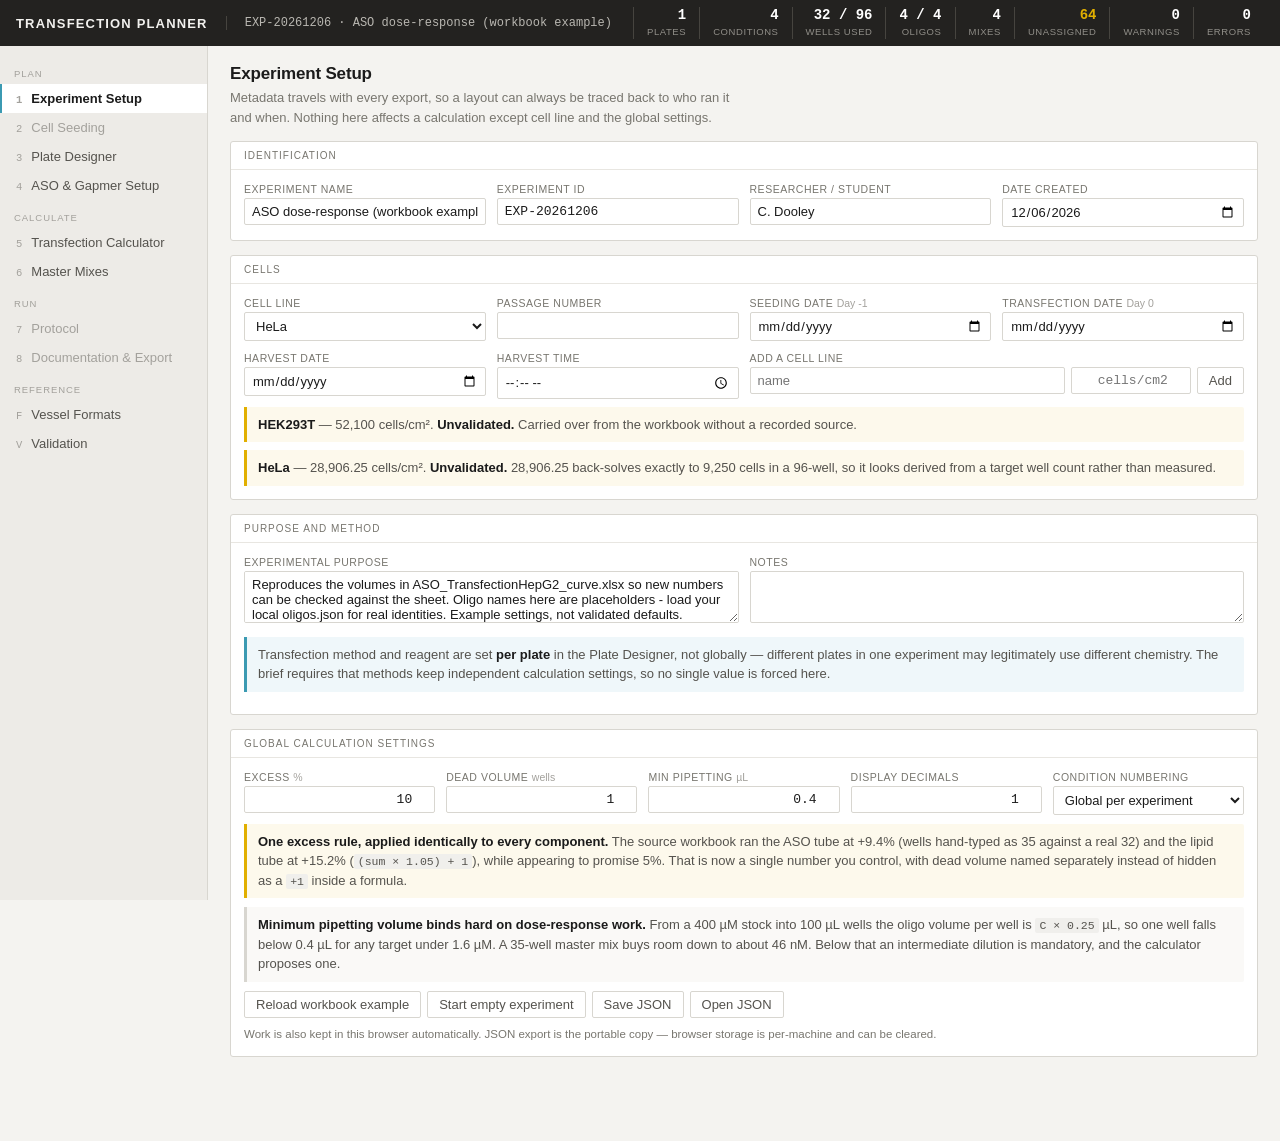
==== index.html @ cc7e7ca4 "Lab tools: transfection planner and qPCR analysis Two dependency-free browser tools. No install, no " ====
<!doctype html>
<html lang="en">
<head>
<meta charset="utf-8">
<meta name="viewport" content="width=device-width, initial-scale=1">
<title>Transfection Planner</title>
<!--
===============================================================================
  ASO & GAPMER TRANSFECTION PLANNER  -  Phase 2 prototype
  Built 14 Nov 2026 from ASO_TransfectionHepG2_curve.xlsx

  SINGLE SELF-CONTAINED FILE. No server, no build step, no network. Open this
  file in any browser, or drop it on GitHub Pages unchanged. It is one file so
  that it survives being emailed, copied to a USB stick or renamed - a lab tool
  that breaks when a sibling file goes missing is no use to a student.

  Internally it is modular. Sections in order:
     UNITS    unit normalisation, no DOM
     FORMATS  vessel geometry table
     METHODS  transfection method definitions
     CALC     pure calculation core, no DOM, fully testable
     STATE    experiment object, persistence, example data
     PLATE    grid geometry and selection
     UI       rendering and event wiring
     TESTS    self-validation, runs against the source workbook's own numbers

  CALC is deliberately free of DOM access so that every number on screen can be
  reproduced and tested in isolation. See the Validation panel.

  DECISIONS THIS BUILD IMPLEMENTS (see tools/transfection-planner-decisions.md)
     D1  per-format editable volumes; 96-well stays 90+10=100 uL as measured
     D2  ONE excess rule for every component; default 10% + 1 well dead volume
     D3  HEK293T and HeLa only, both flagged unvalidated; no HepG2
     D4  legacy plasmid columns (DNA amount, Vol Tfec rate) dropped
     D5  minimum pipetting volume 0.4 uL; intermediate dilutions are core
     D6  the ORDER "B" prefix is an opaque label and is never parsed
===============================================================================
-->
<style>
/* ---------------------------------------------------------------- tokens */
:root{
  --ink:#1b1b1b; --ink2:#55534e; --mute:#78766f; --faint:#a3a19c;
  --line:#d8d6d0; --line2:#e8e6e1; --bg:#f4f3f0; --panel:#ffffff;
  --teal:#3b9ab2; --teal-d:#2b7489; --gold:#e1af00; --red:#b33a1e;
  --green:#3b7a57; --violet:#7b6ca8;
  --sans:-apple-system,BlinkMacSystemFont,"Segoe UI",Roboto,"Helvetica Neue",Arial,sans-serif;
  --mono:ui-monospace,"SF Mono","Cascadia Mono",Menlo,Consolas,"Liberation Mono",monospace;
}
*{box-sizing:border-box}
html,body{margin:0;padding:0}
body{font-family:var(--sans);font-size:13px;color:var(--ink);background:var(--bg);
     -webkit-font-smoothing:antialiased}
h1,h2,h3{margin:0;font-weight:600}
button,input,select,textarea{font-family:inherit;font-size:13px;color:var(--ink)}
input,select,textarea{border:1px solid var(--line);background:#fff;padding:5px 7px;
     border-radius:2px;width:100%}
input:focus,select:focus,textarea:focus{outline:2px solid var(--teal);outline-offset:-1px;border-color:var(--teal)}
input[type=number]{font-family:var(--mono);text-align:right}
textarea{resize:vertical;min-height:52px}
.num{font-family:var(--mono);font-variant-numeric:tabular-nums}

/* ---------------------------------------------------------------- chrome */
#top{background:#232220;color:#f2f1ee;padding:0 16px;display:flex;align-items:center;
     gap:18px;height:46px;position:sticky;top:0;z-index:50}
#top h1{font-size:13px;letter-spacing:.09em;text-transform:uppercase;font-weight:600;white-space:nowrap}
#top .eid{font-family:var(--mono);font-size:12px;color:#b9b7b1;border-left:1px solid #46443f;padding-left:18px}
#stats{margin-left:auto;display:flex;gap:0;font-size:11px}
#stats .s{padding:0 13px;border-left:1px solid #46443f;text-align:right;line-height:1.25}
#stats .s b{display:block;font-family:var(--mono);font-size:14px;font-weight:600;color:#fff}
#stats .s span{color:#908e88;text-transform:uppercase;letter-spacing:.06em;font-size:9.5px}
#stats .s.warn b{color:var(--gold)} #stats .s.err b{color:#ff8a6a}

#shell{display:flex;align-items:flex-start;min-height:calc(100vh - 46px)}
#nav{width:208px;flex:0 0 208px;background:#edebe7;border-right:1px solid var(--line);
     position:sticky;top:46px;height:calc(100vh - 46px);overflow-y:auto;padding:10px 0}
#nav a{display:flex;gap:9px;align-items:baseline;padding:7px 14px;color:var(--ink2);
     text-decoration:none;border-left:2px solid transparent;cursor:pointer}
#nav a .n{font-family:var(--mono);font-size:10.5px;color:var(--faint)}
#nav a:hover{background:#e4e2dd;color:var(--ink)}
#nav a.on{background:#fff;border-left-color:var(--teal);color:var(--ink);font-weight:600}
#nav a.todo{color:var(--faint)} #nav a.todo:hover{color:var(--mute)}
#nav .grp{padding:12px 14px 5px;font-size:9.5px;letter-spacing:.1em;text-transform:uppercase;color:var(--faint)}
#main{flex:1;min-width:0;padding:18px 22px 70px}
section{display:none;max-width:1320px} section.on{display:block}

/* ---------------------------------------------------------------- panels */
.hd{margin-bottom:14px}
.hd h2{font-size:17px;letter-spacing:-.01em}
.hd p{margin:4px 0 0;color:var(--mute);max-width:72ch;line-height:1.5}
.panel{background:var(--panel);border:1px solid var(--line);border-radius:3px;margin-bottom:14px}
.panel>.t{font-size:10px;letter-spacing:.1em;text-transform:uppercase;color:var(--mute);
     padding:8px 13px;border-bottom:1px solid var(--line2);display:flex;align-items:center;gap:10px}
/* Units must NEVER be case-transformed: uppercasing turns the micro sign into
   Greek capital Mu, so "uL" reads as "ML" and "uM" as "mM" - a 1000x misread. */
.u,.panel>.t.data{text-transform:none}
.panel>.t.data{font-size:12px;letter-spacing:0;color:var(--ink);font-weight:600}
.panel>.t .r{margin-left:auto;display:flex;gap:6px;text-transform:none;letter-spacing:0;font-size:12px}
.panel>.b{padding:13px}
.grid{display:grid;gap:11px}
.g2{grid-template-columns:repeat(2,1fr)} .g3{grid-template-columns:repeat(3,1fr)}
.g4{grid-template-columns:repeat(4,1fr)} .g5{grid-template-columns:repeat(5,1fr)}
@media(max-width:1100px){.g4,.g5{grid-template-columns:repeat(2,1fr)}.g3{grid-template-columns:repeat(2,1fr)}}
@media(max-width:720px){.grid{grid-template-columns:1fr!important}#nav{display:none}}
label{display:block}
label>i{display:block;font-style:normal;font-size:10.5px;color:var(--mute);margin-bottom:3px;
     text-transform:uppercase;letter-spacing:.05em}
label>i em{font-style:normal;color:var(--faint);text-transform:none;letter-spacing:0}

/* ---------------------------------------------------------------- buttons */
button{background:#fff;border:1px solid var(--line);border-radius:2px;padding:5px 11px;
     cursor:pointer;color:var(--ink2);white-space:nowrap;width:auto}
button:hover{border-color:var(--mute);color:var(--ink);background:#faf9f7}
button.p{background:var(--teal);border-color:var(--teal-d);color:#fff;font-weight:600}
button.p:hover{background:var(--teal-d);color:#fff}
button.d{color:var(--red)} button.d:hover{border-color:var(--red);background:#fdf3f0}
button:disabled{opacity:.4;cursor:not-allowed}
.btns{display:flex;gap:6px;flex-wrap:wrap;align-items:center}

/* ---------------------------------------------------------------- tables */
table{border-collapse:collapse;width:100%;font-size:12.5px}
th{text-align:left;font-size:9.5px;letter-spacing:.07em;text-transform:uppercase;color:var(--mute);
   font-weight:600;padding:7px 9px;border-bottom:1px solid var(--line);white-space:nowrap}
td{padding:6px 9px;border-bottom:1px solid var(--line2);vertical-align:top}
tr:last-child td{border-bottom:0}
td.n,th.n{text-align:right;font-family:var(--mono);font-variant-numeric:tabular-nums;white-space:nowrap}
tbody tr:hover{background:#fafaf8}
tfoot td{border-top:2px solid var(--line);border-bottom:0;font-weight:600;background:#faf9f7}
.scroll{overflow-x:auto}

/* ---------------------------------------------------------------- notes */
.note{border-left:3px solid var(--line);background:#faf9f7;padding:8px 11px;margin:9px 0;
      color:var(--ink2);line-height:1.5;border-radius:0 2px 2px 0}
.note.w{border-left-color:var(--gold);background:#fdf9ec}
.note.e{border-left-color:var(--red);background:#fdf2ef}
.note.i{border-left-color:var(--teal);background:#eff7fa}
.note.k{border-left-color:var(--green);background:#f0f6f2}
.note b{color:var(--ink)}
.tag{display:inline-block;font-size:9.5px;letter-spacing:.05em;text-transform:uppercase;
     padding:1.5px 6px;border-radius:2px;border:1px solid var(--line);color:var(--mute);
     background:#fff;vertical-align:middle;font-weight:600}
.tag.w{border-color:var(--gold);color:#8a6d00;background:#fdf9ec}
.tag.e{border-color:var(--red);color:var(--red);background:#fdf2ef}
.tag.k{border-color:var(--green);color:var(--green);background:#f0f6f2}
.tag.t{border-color:var(--teal);color:var(--teal-d);background:#eff7fa}
.hint{color:var(--mute);font-size:11.5px;line-height:1.5}
.sep{height:1px;background:var(--line2);margin:12px 0}

/* ---------------------------------------------------------------- plate */
#plateWrap{overflow:auto;padding:4px 0}
table.plate{border-collapse:separate;border-spacing:3px;width:auto}
table.plate th{padding:0;font-size:10px;color:var(--mute);text-align:center;border:0;
     font-family:var(--mono);min-width:34px}
table.plate th.rh{min-width:18px;text-align:right;padding-right:3px}
table.plate th.sel{cursor:pointer;border-radius:2px}
table.plate th.sel:hover{background:var(--line2);color:var(--ink)}
td.w{width:34px;height:34px;padding:0;border:1px solid var(--line);border-radius:2px;
     cursor:pointer;position:relative;background:#fff;text-align:center;vertical-align:middle;
     font-family:var(--mono);font-size:9px;color:var(--mute);user-select:none;overflow:hidden}
td.w.has{color:#fff;border-color:rgba(0,0,0,.18)}
td.w.sel{outline:2px solid var(--ink);outline-offset:-2px;z-index:2}
td.w.ctl::after{content:"";position:absolute;left:0;top:0;border-top:7px solid rgba(0,0,0,.45);
     border-right:7px solid transparent}
.legend{display:flex;flex-wrap:wrap;gap:4px 14px;margin-top:11px}
.legend .it{display:flex;align-items:center;gap:6px;font-size:11.5px;color:var(--ink2)}
.legend .sw{width:11px;height:11px;border-radius:2px;border:1px solid rgba(0,0,0,.14);flex:0 0 auto}
.modes{display:flex;gap:0;border:1px solid var(--line);border-radius:2px;overflow:hidden;width:fit-content}
.modes button{border:0;border-right:1px solid var(--line);border-radius:0;font-size:11.5px;padding:4px 10px}
.modes button:last-child{border-right:0}
.modes button.on{background:var(--teal);color:#fff;font-weight:600}
.ptabs{display:flex;gap:4px;flex-wrap:wrap;align-items:center;margin-bottom:11px}
.ptabs .pt{padding:5px 11px;border:1px solid var(--line);border-radius:2px;background:#fff;
     cursor:pointer;font-size:12px;color:var(--ink2)}
.ptabs .pt.on{background:#232220;border-color:#232220;color:#fff;font-weight:600}
#insp{position:sticky;top:60px}
.kv{display:flex;justify-content:space-between;gap:12px;padding:3.5px 0;border-bottom:1px dotted var(--line2)}
.kv:last-child{border-bottom:0}
.kv span{color:var(--mute)} .kv b{font-family:var(--mono);font-weight:600}
.pill{font-family:var(--mono);font-size:11px;background:#f0efec;border:1px solid var(--line);
      padding:1px 5px;border-radius:2px;color:var(--ink2)}
code{font-family:var(--mono);font-size:11.5px;background:#f0efec;padding:1px 4px;border-radius:2px}
.stub{border:1px dashed var(--line);border-radius:3px;padding:26px;text-align:center;color:var(--mute);background:#fafaf8}
.stub h3{color:var(--ink2);font-size:14px;margin-bottom:6px}
</style>
</head>
<body>

<div id="top">
  <h1>Transfection Planner</h1>
  <div class="eid" id="topId">-</div>
  <div id="stats"></div>
</div>

<div id="shell">
  <nav id="nav">
    <div class="grp">Plan</div>
    <a data-s="setup" class="on"><span class="n">1</span>Experiment Setup</a>
    <a data-s="seed" class="todo"><span class="n">2</span>Cell Seeding</a>
    <a data-s="design"><span class="n">3</span>Plate Designer</a>
    <a data-s="oligos"><span class="n">4</span>ASO &amp; Gapmer Setup</a>
    <div class="grp">Calculate</div>
    <a data-s="calc"><span class="n">5</span>Transfection Calculator</a>
    <a data-s="mixes"><span class="n">6</span>Master Mixes</a>
    <div class="grp">Run</div>
    <a data-s="protocol" class="todo"><span class="n">7</span>Protocol</a>
    <a data-s="export" class="todo"><span class="n">8</span>Documentation &amp; Export</a>
    <div class="grp">Reference</div>
    <a data-s="formats"><span class="n">F</span>Vessel Formats</a>
    <a data-s="tests"><span class="n">V</span>Validation</a>
  </nav>

  <main id="main">

  <!-- ============================================================ SETUP -->
  <section id="s-setup" class="on">
    <div class="hd"><h2>Experiment Setup</h2>
      <p>Metadata travels with every export, so a layout can always be traced back to who ran it
         and when. Nothing here affects a calculation except cell line and the global settings.</p></div>

    <div class="panel"><div class="t">Identification</div><div class="b">
      <div class="grid g4">
        <label><i>Experiment name</i><input id="m_name"></label>
        <label><i>Experiment ID</i><input id="m_id" class="num"></label>
        <label><i>Researcher / student</i><input id="m_res"></label>
        <label><i>Date created</i><input id="m_date" type="date"></label>
      </div>
    </div></div>

    <div class="panel"><div class="t">Cells</div><div class="b">
      <div class="grid g4">
        <label><i>Cell line</i><select id="m_cell"></select></label>
        <label><i>Passage number</i><input id="m_pass"></label>
        <label><i>Seeding date <em>Day -1</em></i><input id="m_seedD" type="date"></label>
        <label><i>Transfection date <em>Day 0</em></i><input id="m_txD" type="date"></label>
      </div>
      <div class="grid g4" style="margin-top:11px">
        <label><i>Harvest date</i><input id="m_hvD" type="date"></label>
        <label><i>Harvest time</i><input id="m_hvT" type="time"></label>
        <label style="grid-column:span 2"><i>Add a cell line</i>
          <div class="btns"><input id="m_newCell" placeholder="name" style="flex:1">
            <input id="m_newDens" type="number" placeholder="cells/cm2" style="width:120px">
            <button onclick="addCellLine()">Add</button></div></label>
      </div>
      <div id="cellNote"></div>
    </div></div>

    <div class="panel"><div class="t">Purpose and method</div><div class="b">
      <div class="grid g2">
        <label><i>Experimental purpose</i><textarea id="m_purp"></textarea></label>
        <label><i>Notes</i><textarea id="m_notes"></textarea></label>
      </div>
      <div class="note i" style="margin-top:11px">Transfection method and reagent are set
        <b>per plate</b> in the Plate Designer, not globally &mdash; different plates in one
        experiment may legitimately use different chemistry. The brief requires that methods
        keep independent calculation settings, so no single value is forced here.</div>
    </div></div>

    <div class="panel"><div class="t">Global calculation settings</div><div class="b">
      <div class="grid g5">
        <label><i>Excess <em>%</em></i><input id="g_exc" type="number" step="0.5"></label>
        <label><i>Dead volume <em>wells</em></i><input id="g_dead" type="number" step="0.1"></label>
        <label><i>Min pipetting <em>&micro;L</em></i><input id="g_min" type="number" step="0.05"></label>
        <label><i>Display decimals</i><input id="g_dec" type="number" step="1" min="0" max="3"></label>
        <label><i>Condition numbering</i><select id="g_scope">
          <option value="experiment">Global per experiment</option>
          <option value="plate">Per plate</option></select></label>
      </div>
      <div class="note w"><b>One excess rule, applied identically to every component.</b>
        The source workbook ran the ASO tube at +9.4% (wells hand-typed as 35 against a real 32)
        and the lipid tube at +15.2% (<code>(sum &times; 1.05) + 1</code>), while appearing to
        promise 5%. That is now a single number you control, with dead volume named separately
        instead of hidden as a <code>+1</code> inside a formula.</div>
      <div class="note"><b>Minimum pipetting volume binds hard on dose-response work.</b>
        From a 400&nbsp;&micro;M stock into 100&nbsp;&micro;L wells the oligo volume per well is
        <code>C &times; 0.25</code>&nbsp;&micro;L, so one well falls below 0.4&nbsp;&micro;L for
        any target under 1.6&nbsp;&micro;M. A 35-well master mix buys room down to about 46&nbsp;nM.
        Below that an intermediate dilution is mandatory, and the calculator proposes one.</div>
      <div class="btns"><button onclick="loadExample()">Reload workbook example</button>
        <button onclick="newExperiment()">Start empty experiment</button>
        <button onclick="exportJSON()">Save JSON</button>
        <button onclick="document.getElementById('imp').click()">Open JSON</button>
        <input type="file" id="imp" accept=".json" style="display:none" onchange="importJSON(this)">
      </div>
      <div class="hint" style="margin-top:8px">Work is also kept in this browser automatically.
        JSON export is the portable copy &mdash; browser storage is per-machine and can be cleared.</div>
    </div></div>
  </section>

  <!-- ============================================================ OLIGOS -->
  <section id="s-oligos">
    <div class="hd"><h2>ASO &amp; Gapmer Setup</h2>
      <p>The oligo registry. Stock concentration lives here, so changing a stock updates every
         plate that uses it rather than needing a hunt through strip rows.</p></div>
    <div class="panel"><div class="t">Oligos<div class="r"><button onclick="addOligo()">Add oligo</button></div></div>
      <div class="b scroll"><table id="oligoTbl"></table></div></div>
    <div class="note i"><b>Chemistry is not cosmetic.</b> It is carried into the master-mix
      grouping key, so a gapmer and a steric blocker at the same nominal concentration are never
      pooled into one mix.</div>

    <div class="panel" id="libPanel"><div class="t">Oligo library
      <div class="r">
        <button onclick="document.getElementById('libFile').click()">Load library</button>
        <button onclick="exportLibrary()">Save library</button>
        <button class="d" onclick="clearLibrary()">Forget</button>
        <input type="file" id="libFile" accept=".json" style="display:none" onchange="importLibrary(this)">
      </div></div>
      <div class="b">
        <div id="libStatus"></div>
        <div id="libDrop" class="stub" style="margin-top:11px;padding:18px">
          Drop <code>oligos.json</code> here, or use <b>Load library</b>.
        </div>
        <div id="libList" class="scroll"></div>
      </div></div>
  </section>

  <!-- ============================================================ DESIGN -->
  <section id="s-design">
    <div class="hd"><h2>Plate Designer</h2>
      <p>Click a well, drag a rectangle, shift-click to extend, or click a row or column header.
         Then assign below. Wells are the single source of truth: master mixes are derived from
         them and can never disagree with what is on the plate.</p></div>

    <div class="ptabs" id="ptabs"></div>

    <div class="panel"><div class="t">Plate properties</div><div class="b">
      <div class="grid g5">
        <label><i>Plate ID</i><input id="p_id"></label>
        <label><i>Format</i><select id="p_fmt"></select></label>
        <label id="p_vcWrap"><i>Vessel count</i><input id="p_vc" type="number" min="1" max="48"></label>
        <label><i>Cell line</i><select id="p_cell"></select></label>
        <label><i>Method</i><select id="p_meth"></select></label>
      </div>
      <div class="grid g4" style="margin-top:11px">
        <label><i>Plate harvest timepoint <em>h</em></i><input id="p_tp" type="number" min="0"></label>
        <label style="grid-column:span 3"><i>Plate notes</i><input id="p_notes"></label>
      </div>
      <div id="fmtInfo"></div>
    </div></div>

    <div class="grid" style="grid-template-columns:minmax(0,1fr) 322px;align-items:start">
      <div>
        <div class="panel"><div class="t">Layout
          <div class="r">
            <div class="modes" id="modes"></div>
          </div></div>
          <div class="b">
            <div class="btns" style="margin-bottom:10px">
              <button onclick="selAll()">All</button>
              <button onclick="selNone()">None</button>
              <button onclick="selUnassigned()">Unassigned</button>
              <button onclick="selInvert()">Invert</button>
              <span style="width:9px"></span>
              <button onclick="copyWell()">Copy</button>
              <button onclick="pasteWell()">Paste</button>
              <button class="d" onclick="clearSel()">Clear wells</button>
            </div>
            <div id="plateWrap"></div>
            <div class="legend" id="legend"></div>
          </div>
        </div>
      </div>

      <div id="insp">
        <div class="panel"><div class="t">Assign to selection</div><div class="b">
          <div id="selCount" class="hint" style="margin-bottom:10px"></div>
          <label style="margin-bottom:9px"><i>Oligo</i><select id="a_oligo"></select></label>
          <div class="grid g2" style="margin-bottom:9px">
            <label><i>Concentration</i><input id="a_conc" type="number" step="any"></label>
            <label><i>Unit</i><select id="a_cu"><option>nM</option><option selected>&micro;M</option></select></label>
          </div>
          <div class="grid g2" style="margin-bottom:9px">
            <label><i>Treatment group</i><input id="a_grp"></label>
            <label><i>Control type</i><select id="a_ctl">
              <option value="">not a control</option>
              <option value="untreated">untreated</option>
              <option value="mock">mock transfection</option>
              <option value="scrambled">scrambled oligo</option>
              <option value="positive">positive control</option>
            </select></label>
          </div>
          <div class="grid g3" style="margin-bottom:9px">
            <label><i>Bio rep</i><input id="a_bio" type="number" min="1"></label>
            <label><i>Tech rep</i><input id="a_tech" type="number" min="1"></label>
            <label><i>Timepoint <em>h</em></i><input id="a_tp" type="number" min="0"></label>
          </div>
          <label style="margin-bottom:10px"><i>Well note</i><input id="a_note"></label>
          <div class="btns"><button class="p" onclick="applyAssign()">Apply to selection</button></div>
          <div class="sep"></div>
          <div class="t" style="padding:0 0 7px;border:0">Series across selection</div>
          <div class="grid g3" style="margin-bottom:9px">
            <label><i>From</i><input id="d_hi" type="number" step="any"></label>
            <label><i>To</i><input id="d_lo" type="number" step="any"></label>
            <label><i>Scale</i><select id="d_scale">
              <option value="log">log</option><option value="lin">linear</option></select></label>
          </div>
          <div class="grid g2" style="margin-bottom:9px">
            <label><i>Unit</i><select id="d_cu"><option>nM</option><option selected>&micro;M</option></select></label>
            <label><i>Direction</i><select id="d_dir">
              <option value="col">by column</option><option value="row">by row</option></select></label>
          </div>
          <div class="btns"><button onclick="applyGradient()">Apply series</button></div>
        </div></div>

        <div class="panel"><div class="t">Replicates</div><div class="b">
          <div class="hint" style="margin-bottom:9px">Number the current selection automatically.</div>
          <div class="grid g2" style="margin-bottom:9px">
            <label><i>Number</i><select id="r_what">
              <option value="tech">technical reps</option><option value="bio">biological reps</option></select></label>
            <label><i>Across</i><select id="r_dir">
              <option value="row">each row</option><option value="col">each column</option></select></label>
          </div>
          <div class="btns"><button onclick="autoReps()">Number selection</button></div>
        </div></div>

        <div class="panel"><div class="t">Plates</div><div class="b">
          <div class="btns">
            <button onclick="addPlate()">Add plate</button>
            <button onclick="dupPlate()">Duplicate</button>
            <button class="d" onclick="delPlate()">Delete</button>
          </div>
          <div class="hint" style="margin-top:8px">Duplicating copies the layout, so a timepoint
            series is one edit per plate rather than a full redesign.</div>
        </div></div>
      </div>
    </div>
  </section>

  <!-- ============================================================ CALC -->
  <section id="s-calc">
    <div class="hd"><h2>Transfection Calculator</h2>
      <p>A single condition, worked through step by step. Use it to sanity-check one number or to
         plan before committing anything to a plate. The master-mix page does the same arithmetic
         across every well at once.</p></div>
    <div class="panel"><div class="t">Inputs</div><div class="b">
      <div class="grid g5">
        <label><i>Format</i><select id="c_fmt"></select></label>
        <label><i>Method</i><select id="c_meth"></select></label>
        <label><i>Stock conc.</i><input id="c_stock" type="number" step="any"></label>
        <label><i>Stock unit</i><select id="c_su"><option>&micro;M</option><option>mM</option></select></label>
        <label><i>Wells</i><input id="c_n" type="number" min="1" step="1"></label>
      </div>
      <div class="grid g5" style="margin-top:11px">
        <label><i>Target conc.</i><input id="c_final" type="number" step="any"></label>
        <label><i>Target unit</i><select id="c_fu"><option>nM</option><option selected>&micro;M</option></select></label>
        <label><i>Media / well <em>&micro;L</em></i><input id="c_media" type="number" step="any"></label>
        <label><i>Volume per tube <em>&micro;L</em></i><input id="c_part" type="number" step="any"></label>
        <label><i>Reagent / well <em>&micro;L</em></i><input id="c_rg" type="number" step="any"></label>
      </div>
      <div class="hint" style="margin-top:9px">Changing the format reloads its stored defaults.
        Everything stays editable afterwards.</div>
    </div></div>
    <div id="calcOut"></div>
  </section>

  <!-- ============================================================ MIXES -->
  <section id="s-mixes">
    <div class="hd"><h2>Master Mixes</h2>
      <p>Derived from the plate layout, never typed. Wells are grouped only when every variable
         matches &mdash; oligo, chemistry, stock, target concentration, reagent and amount,
         culture volume and protocol. Conditions that differ in any of those are never pooled.</p></div>
    <div id="mixOut"></div>
  </section>

  <!-- ============================================================ FORMATS -->
  <section id="s-formats">
    <div class="hd"><h2>Vessel Formats</h2>
      <p>Starting values from the workbook's <code>Numbers</code> sheet. Manufacturers differ, so
         everything here is editable and changes flow straight into the calculators.</p></div>
    <div class="panel"><div class="t">Geometry and default volumes</div>
      <div class="b scroll"><table id="fmtTbl"></table></div></div>
    <div class="note w"><b>35&nbsp;mm is listed at 8.8&nbsp;cm&sup2; but 6-well at 9.6&nbsp;cm&sup2;.</b>
      In most catalogues these are the same vessel. Both values are as found in the workbook; one
      is probably wrong, and the difference moves seeding by about 9%.</div>
    <div class="note"><b>Only the 96-well row is measured.</b> It reproduces the workbook exactly
      (90&nbsp;&micro;L media + 10&nbsp;&micro;L mix = 100&nbsp;&micro;L, 0.3&nbsp;&micro;L RNAiMAX).
      Every other row holds conventional working volumes with the mix at 10% of total and reagent
      at 0.30% v/v, scaled from that one measured row. They are starting points, not validated
      lab values. Thermo quotes 9&nbsp;&micro;L RNAiMAX for a 6-well, against the 6.0 derived here.</div>
    <div class="note e"><b>Dropped from the workbook:</b> <code>DNA amount</code> (312.5&nbsp;ng/cm&sup2;)
      and <code>Vol Tfec rate</code> (<code>=12.5/C9</code>). An ASO protocol has no ng amount, and
      the transfection rate is provably unusable &mdash; at 96-well it gives a 1.1&nbsp;&micro;L
      total mix, 0.55&nbsp;&micro;L per tube, when RNAiMAX alone is 0.3&nbsp;&micro;L. Both are
      plasmid-sheet leftovers.</div>
  </section>

  <!-- ============================================================ TESTS -->
  <section id="s-tests">
    <div class="hd"><h2>Validation</h2>
      <p>The calculation core runs with no access to the page, so it can be checked independently.
         These assertions run on load and on demand, and include parity against the source
         workbook's own cell values.</p></div>
    <div class="panel"><div class="t">Self-test<div class="r"><button onclick="renderTests()">Run again</button></div></div>
      <div class="b"><div id="testOut"></div></div></div>
  </section>

  <!-- ============================================================ STUBS -->
  <section id="s-seed"><div class="hd"><h2>Cell Seeding</h2></div>
    <div class="stub"><h3>Phase 3</h3>
      Seeding is deliberately kept separate from transfection arithmetic, sharing only experiment
      metadata. The inputs it needs are already here: vessel area, per-line density
      (HEK293T 52,100 and HeLa 28,906.25 cells/cm&sup2;, both unvalidated) and the plate layout.</div></section>

  <section id="s-protocol"><div class="hd"><h2>Protocol</h2></div>
    <div class="stub"><h3>Phase 3</h3>
      Day&nbsp;-1 / Day&nbsp;0 / Day&nbsp;1-onward protocol generated from the layout. Calculated
      quantities will be rendered distinctly from procedural steps, and no incubation time or
      handling condition will be invented &mdash; anything absent from the workbook appears as a
      marked placeholder awaiting your approval.</div></section>

  <section id="s-export"><div class="hd"><h2>Documentation &amp; Export</h2></div>
    <div class="stub"><h3>Phase 3 &mdash; JSON already works</h3>
      JSON save and open are live now (Experiment Setup) because a layout you cannot keep between
      sessions is not reviewable. Excel, CSV and PDF export, the lab worksheet for recording
      actual values, and sample-ID generation follow in Phase 3.</div></section>

  </main>
</div>

<script>
"use strict";
/* ========================================================================
   UNITS  -  everything normalises to micromolar and microlitres
   ======================================================================== */
const U = {
  toUM(v,u){ return u==="mM" ? v*1000 : u==="nM" ? v/1000 : v; },
  fromUM(v,u){ return u==="mM" ? v/1000 : u==="nM" ? v*1000 : v; },
  // Display a concentration in whichever unit reads most naturally.
  conc(um){
    if(um==null||!isFinite(um)) return "-";
    if(um < 1) return trim(um*1000) + " nM";
    if(um >= 1000) return trim(um/1000) + " mM";
    return trim(um) + " µM";
  },
  vol(ul,dec){
    if(ul==null||!isFinite(ul)) return "-";
    if(Math.abs(ul) >= 1000) return trim(ul/1000,3) + " mL";
    return ul.toFixed(dec==null?2:dec) + " µL";
  }
};
function trim(n,d){ const s=(+n).toFixed(d==null?3:d); return s.replace(/\.?0+$/,""); }
function esc(s){ return String(s==null?"":s).replace(/[&<>"']/g,c=>
  ({"&":"&amp;","<":"&lt;",">":"&gt;",'"':"&quot;","'":"&#39;"}[c])); }

/* ========================================================================
   FORMATS  -  vessel geometry
   Areas are the workbook's own values. Only 96-well volumes are measured;
   the rest are conventional working volumes with mix = 10% of total and
   reagent = 0.30% v/v, both scaled from that one measured row.
   ======================================================================== */
function mkFmt(name,rows,cols,area,total,plate,measured){
  return { name, rows, cols, area, plate,
           media:+(total*0.9).toFixed(3),      // volume already in the well
           part:+(total*0.05).toFixed(4),      // per tube; 2 tubes => 10% of total
           reagent:+(total*0.003).toFixed(4),  // 0.30% v/v, from the 96-well measurement
           measured:!!measured };
}
const BASE_FORMATS = [
  mkFmt("384-well",16,24,0.056,50,true),
  mkFmt("96-well",8,12,0.32,100,true,true),
  mkFmt("48-well",6,8,1.1,250,true),
  mkFmt("24-well",4,6,1.9,500,true),
  mkFmt("12-well",3,4,3.5,1000,true),
  mkFmt("6-well",2,3,9.6,2000,true),
  mkFmt("35 mm dish",1,6,8.8,2000,false),
  mkFmt("60 mm dish",1,6,21.5,4000,false),
  mkFmt("100 mm dish",1,6,56.7,10000,false),
  mkFmt("T-25 flask",1,6,25,5000,false),
  mkFmt("T-75 flask",1,6,75,12000,false),
  mkFmt("Custom",1,6,1,1000,false)
];

/* ========================================================================
   METHODS
   tubes          how many equal-volume tubes are combined
   usesReagent    whether a lipid reagent is pipetted
   usesDiluent    whether Opti-MEM (or similar) is used
   Gymnotic uptake is genuinely different arithmetic, not a special case of
   the lipid protocol - see CALC.perWell.
   ======================================================================== */
const METHODS = [
  { id:"rnaimax",  name:"Lipofectamine RNAiMAX", tubes:2, usesReagent:true,  usesDiluent:true,
    reagentName:"RNAiMAX", diluentName:"Opti-MEM" },
  { id:"lipid",    name:"Other lipid reagent",   tubes:2, usesReagent:true,  usesDiluent:true,
    reagentName:"Lipid reagent", diluentName:"Reduced-serum medium" },
  { id:"gymnotic", name:"Gymnotic / free uptake",tubes:1, usesReagent:false, usesDiluent:false,
    reagentName:"", diluentName:"" },
  { id:"custom",   name:"Custom method",         tubes:2, usesReagent:true,  usesDiluent:true,
    reagentName:"Reagent", diluentName:"Diluent" }
];
const method = id => METHODS.find(m=>m.id===id) || METHODS[0];

/* ========================================================================
   CALC  -  pure calculation core. No DOM. Every number on screen comes
   from here, which is what makes the Validation page meaningful.
   ======================================================================== */
const CALC = {

  /* Volume actually in the well, and the oligo volume needed for one well.
     Lipid protocols: the mix volume is fixed by the protocol, so
        Vfinal = media + tubes*part        and  Voligo = C*Vfinal/Cstock
     Gymnotic: there is no carrier mix, the oligo goes straight in, so Vfinal
     depends on Voligo. Solving  C = Cstock*Vo/(media+Vo)  gives
        Vo = C*media/(Cstock - C)
     Treating gymnotic as "lipid with zero reagent" would quietly use the
     wrong final volume, which is why it is solved separately. */
  perWell(o){
    const m = method(o.methodId);
    const Cs = o.stockUM, Cf = o.finalUM;
    if(!(Cs>0) || !(Cf>0)) return { ok:false, reason:!(Cs>0)?"missing stock concentration":"zero target concentration" };
    if(Cf >= Cs) return { ok:false, reason:"impossible dilution: target is at or above stock" };
    let vFinal, vOligo, mixVol;
    if(m.usesDiluent || m.usesReagent){
      mixVol = m.tubes * o.part;
      vFinal = o.media + mixVol;
      vOligo = Cf * vFinal / Cs;
      if(vOligo > o.part) return { ok:false, reason:"oligo volume exceeds its tube - raise tube volume or stock" };
    } else {
      vOligo = Cf * o.media / (Cs - Cf);
      mixVol = vOligo;
      vFinal = o.media + vOligo;
    }
    return { ok:true, m, vFinal, vOligo, mixVol,
             reagent: m.usesReagent ? o.reagent : 0,
             diluentA: m.usesDiluent ? o.part - vOligo : 0,
             diluentB: m.usesDiluent && m.usesReagent ? o.part - o.reagent : 0,
             tubeVol: m.usesDiluent ? o.part : vOligo,
             pctReagent: m.usesReagent ? o.reagent / vFinal * 100 : 0 };
  },

  /* Effective well-equivalents: one rule for every component (decision D2). */
  effWells(n, excessPct, deadWells){ return n * (1 + excessPct/100) + deadWells; },

  /* Scale one condition to a master mix.
     Diluent is BACK-CALCULATED from the rounded oligo volume so the tube total
     stays exactly nEff*part - this is the workbook's own behaviour and worth
     keeping, because it stops rounding drift accumulating into the total. */
  masterMix(o, n, s){
    const pw = CALC.perWell(o);
    if(!pw.ok) return { ok:false, reason:pw.reason };
    const d = s.decimals, nEff = CALC.effWells(n, s.excessPct, s.deadWells);
    const r = x => +x.toFixed(d);
    const out = { ok:true, n, nEff, pw, warnings:[] };

    out.oligo = r(nEff * pw.vOligo);
    if(pw.m.usesDiluent){
      out.tubeA   = r(nEff * o.part);
      out.diluentA= r(out.tubeA - out.oligo);
      out.reagent = pw.m.usesReagent ? r(nEff * o.reagent) : 0;
      out.tubeB   = pw.m.usesReagent ? r(nEff * o.part) : 0;
      out.diluentB= pw.m.usesReagent ? r(out.tubeB - out.reagent) : 0;
    } else {
      out.tubeA = out.oligo; out.diluentA = 0;
      out.reagent = 0; out.tubeB = 0; out.diluentB = 0;
    }
    out.total = out.tubeA + out.tubeB;
    out.perWell = pw.mixVol;

    // Concentration actually delivered after rounding - never assumed exact.
    out.deliveredUM = out.oligo / nEff * o.stockUM / pw.vFinal;
    out.concErrPct  = (out.deliveredUM / o.finalUM - 1) * 100;

    // Warnings. A volume is never silently rounded away.
    const chk = (v,label) => {
      if(v === 0 && label.indexOf("oligo") === 0) out.warnings.push({lvl:"err",
        msg:"The "+label+" rounds to zero at "+d+" decimal place"+(d===1?"":"s")+". Use an intermediate dilution."});
      else if(v > 0 && v < s.minPipette) out.warnings.push({lvl:"warn",
        msg:"The "+label+" is "+v.toFixed(Math.max(d,2))+" µL, below the "+s.minPipette+" µL minimum."});
      if(v < 0) out.warnings.push({lvl:"err", msg:"Negative volume for "+label+" - inputs are inconsistent."});
    };
    chk(out.oligo,"oligo volume");
    if(pw.m.usesDiluent) chk(out.diluentA,"diluent volume (oligo tube)");
    if(pw.m.usesReagent){ chk(out.reagent,"reagent volume"); chk(out.diluentB,"diluent volume (reagent tube)"); }
    if(pw.vOligo < s.minPipette) out.warnings.push({lvl:"info",
      msg:"A single well would need "+pw.vOligo.toFixed(3)+" µL, below the "+s.minPipette+
          " µL minimum. Fine as a master mix, but this condition cannot be pipetted one well at a time."});
    if(pw.m.usesReagent && pw.pctReagent > 0.5) out.warnings.push({lvl:"warn",
      msg:"Reagent is "+pw.pctReagent.toFixed(2)+"% v/v of final volume. Above roughly 0.5% expect toxicity."});

    out.dilution = CALC.intermediate(o, out, s);
    return out;
  },

  /* Propose an intermediate stock when the oligo volume is not pipettable.
     Chooses the smallest round dilution factor that lifts the master-mix oligo
     volume to at least 1 uL (comfortably above the 0.4 uL floor), then sizes
     the intermediate so its own preparation is pipettable too. */
  intermediate(o, mm, s){
    const target = Math.max(s.minPipette * 2.5, 1);
    if(mm.oligo >= target) return null;
    if(!(mm.oligo > 0) && !(mm.pw.vOligo > 0)) return null;
    const raw = mm.nEff * mm.pw.vOligo;
    const need = target / raw;
    const factors = [2,5,10,20,50,100,200,500,1000,2000,5000];
    const D = factors.find(f => f >= need);
    if(!D) return { impossible:true };
    const newStock = o.stockUM / D;
    if(newStock <= o.finalUM) return { impossible:true };
    // Make enough intermediate for the mix plus a little, and at least 20 uL.
    let vInt = Math.max(20, Math.ceil(raw * D * 1.5));
    // The stock aliquot into the intermediate must itself clear the minimum.
    if(vInt / D < s.minPipette) vInt = Math.ceil(s.minPipette * D);
    return { factor:D, newStockUM:newStock, vInt,
             fromStock:+(vInt/D).toFixed(2), diluent:+(vInt - vInt/D).toFixed(2),
             mixVol:+(raw * D).toFixed(s.decimals) };
  },

  /* Group wells into master mixes. Two wells share a mix only when every
     variable in the key matches (brief section 7). */
  groupKey(w, plate, oligo, fmt){
    return [ w.oligoId, oligo?oligo.chemistry:"", oligo?oligo.stockConc+oligo.stockUnit:"",
             w.concUnit==="nM"? w.conc/1000 : w.conc,
             plate.methodId, fmt.reagent, fmt.media, fmt.part, fmt.name ].join("|");
  }
};

/* ========================================================================
   STATE
   ======================================================================== */
const LS = "txplanner.v1";
let S = null, sel = new Set(), clip = null, vizMode = "oligo", lastAnchor = null;

function defaults(){
  return { excessPct:10, deadWells:1, minPipette:0.4, decimals:1, numberingScope:"experiment" };
}
function blankWell(){ return { oligoId:"", conc:null, concUnit:"µM", group:"", control:"",
                               bioRep:null, techRep:null, timepoint:null, note:"" }; }
function newPlate(n){
  return { id:"P"+n, format:"96-well", vesselCount:6, cellLine:"HeLa",
           methodId:"rnaimax", timepoint:72, notes:"", wells:{} };
}
function newExperiment(){
  S = { meta:{ name:"", id:"EXP-"+new Date().toISOString().slice(0,10).replace(/-/g,""),
               researcher:"", date:new Date().toISOString().slice(0,10),
               cellLine:"HeLa", passage:"", seedDate:"", txDate:"", harvestDate:"",
               harvestTime:"", purpose:"", notes:"" },
       settings: defaults(),
       formats: JSON.parse(JSON.stringify(BASE_FORMATS)),
       cellLines: [ {name:"HEK293T", density:52100,    validated:false},
                    {name:"HeLa",    density:28906.25, validated:false} ],
       oligos: [], plates: [ newPlate(1) ], active:0 };
  sel.clear(); save(); renderAll();
}

/* The workbook's own experiment, so the prototype can be checked against
   numbers Chris already knows. Labelled as an example, not a validated default. */
function loadExample(){
  newExperiment();
  S.meta.name = "ASO dose-response (workbook example)";
  S.meta.researcher = "C. Dooley";
  S.meta.purpose = "Reproduces the volumes in ASO_TransfectionHepG2_curve.xlsx so new numbers "+
                   "can be checked against the sheet. Oligo names here are placeholders - load "+
                   "your local oligos.json for real identities. Example settings, not validated defaults.";
  // Placeholder identities only. The arithmetic is identical whatever the oligo
  // is called, so parity with the workbook is preserved without shipping any
  // real sequence, name or exon target in a file that may be published.
  S.oligos = [
    { id:"o1", name:"Scrambled", label:"chemistry control", chemistry:"steric", stockConc:400, stockUnit:"µM", seq:"", notes:"ASO-chemistry control" },
    { id:"o2", name:"Oligo_A",   label:"",                  chemistry:"steric", stockConc:400, stockUnit:"µM", seq:"", notes:"" },
    { id:"o3", name:"Oligo_B",   label:"",                  chemistry:"steric", stockConc:400, stockUnit:"µM", seq:"", notes:"" },
    { id:"o4", name:"Oligo_C",   label:"",                  chemistry:"steric", stockConc:400, stockUnit:"µM", seq:"", notes:"" }
  ];
  const p = S.plates[0];
  p.id = "P1"; p.cellLine = "HeLa"; p.timepoint = 72;
  p.notes = "4 replicate columns per condition, as in the ORDER sheet left grid.";
  // 8 conditions down the rows, 4 replicate columns (cols 3-6), mirroring ORDER.
  const map = [S.oligos[0],S.oligos[1],S.oligos[2],S.oligos[3]];
  for(let r=0;r<8;r++){
    const o = map[r%4], boil = r>=4;
    for(let c=3;c<=6;c++){
      const w = blankWell();
      w.oligoId=o.id; w.conc=2.5; w.concUnit="µM";
      w.group = o.name + (boil?" / variant":"");
      w.control = (o.name==="Scrambled") ? "scrambled" : "";
      w.techRep = c-2; w.bioRep = 1; w.timepoint = 72;
      if(boil) w.note = "workbook strip labelled ‘Boil’ — protocol not recorded";
      p.wells[ "ABCDEFGH"[r] + c ] = w;
    }
  }
  save(); renderAll();
}

function save(){ try{ localStorage.setItem(LS, JSON.stringify(S)); }catch(e){} }
function load(){
  try{ const r = localStorage.getItem(LS); if(!r) return false;
       const o = JSON.parse(r); if(!o || !o.plates) return false; S = o;
       S.settings = Object.assign(defaults(), S.settings||{}); return true;
  }catch(e){ return false; }
}
const plate = () => S.plates[S.active];
const fmtOf = p => S.formats.find(f=>f.name===p.format) || S.formats[1];
const oligoOf = id => S.oligos.find(o=>o.id===id) || null;
const oligoLabel = o => o ? (o.name + (o.label? " · "+o.label : "")) : "";

/* ========================================================================
   PLATE geometry and selection
   ======================================================================== */
function dims(p){
  const f = fmtOf(p);
  return f.plate ? {rows:f.rows, cols:f.cols, plate:true}
                 : {rows:1, cols:Math.max(1, p.vesselCount||6), plate:false};
}
const rowName = i => i<26 ? "ABCDEFGHIJKLMNOPQRSTUVWXYZ"[i]
                          : "ABCDEFGHIJKLMNOPQRSTUVWXYZ"[Math.floor(i/26)-1]+"ABCDEFGHIJKLMNOPQRSTUVWXYZ"[i%26];
function wellIds(p){
  const d = dims(p), out = [];
  for(let r=0;r<d.rows;r++) for(let c=1;c<=d.cols;c++)
    out.push(d.plate ? rowName(r)+c : "V"+c);
  return out;
}
function wellPos(p,id){
  const d = dims(p);
  if(!d.plate) return { r:0, c:parseInt(id.slice(1),10) };
  const m = id.match(/^([A-Z]+)(\d+)$/);
  return { r:"ABCDEFGHIJKLMNOPQRSTUVWXYZ".indexOf(m[1]), c:+m[2] };
}
const getW = (p,id) => p.wells[id] || null;
function ensureW(p,id){ if(!p.wells[id]) p.wells[id] = blankWell(); return p.wells[id]; }
const isEmptyW = w => !w || (!w.oligoId && !w.control && w.conc==null && !w.group && !w.note);

function selAll(){ sel = new Set(wellIds(plate())); paint(); }
function selNone(){ sel.clear(); paint(); }
function selInvert(){ const a=wellIds(plate()); const n=new Set(); a.forEach(i=>{ if(!sel.has(i)) n.add(i); }); sel=n; paint(); }
function selUnassigned(){ const p=plate(); sel=new Set(wellIds(p).filter(i=>isEmptyW(getW(p,i)))); paint(); }

/* ========================================================================
   UI  -  rendering
   ======================================================================== */
function renderAll(){
  renderMeta(); renderOligos(); renderPlateTabs(); renderPlateProps();
  renderModes(); paint(); renderCalcInputs(); renderCalc(); renderMixes();
  renderFormats(); renderStats(); renderTests();
}

/* ---- metadata ---- */
function renderMeta(){
  const m = S.meta, g = id => document.getElementById(id);
  g("m_name").value=m.name; g("m_id").value=m.id; g("m_res").value=m.researcher;
  g("m_date").value=m.date; g("m_pass").value=m.passage; g("m_seedD").value=m.seedDate;
  g("m_txD").value=m.txD||m.txDate||""; g("m_hvD").value=m.harvestDate;
  g("m_hvT").value=m.harvestTime; g("m_purp").value=m.purpose; g("m_notes").value=m.notes;
  const cs = S.cellLines.map(c=>`<option ${c.name===m.cellLine?"selected":""}>${esc(c.name)}</option>`).join("");
  g("m_cell").innerHTML = cs;
  ["p_cell"].forEach(i=>{ const e=g(i); if(e) e.innerHTML=cs; });
  const s = S.settings;
  g("g_exc").value=s.excessPct; g("g_dead").value=s.deadWells;
  g("g_min").value=s.minPipette; g("g_dec").value=s.decimals; g("g_scope").value=s.numberingScope;
  g("topId").textContent = (m.id||"-") + (m.name? "  ·  "+m.name : "");
  g("cellNote").innerHTML = S.cellLines.map(c =>
    `<div class="note ${c.validated?"k":"w"}" style="margin:8px 0 0"><b>${esc(c.name)}</b> &mdash;
     ${c.density.toLocaleString()} cells/cm&sup2;. ${c.validated ? "Marked validated."
     : "<b>Unvalidated.</b> " + (c.name==="HeLa"
        ? "28,906.25 back-solves exactly to 9,250 cells in a 96-well, so it looks derived from a target well count rather than measured."
        : "Carried over from the workbook without a recorded source.")}</div>`).join("");
}
function bindMeta(){
  const b = (id,k,f) => { const e=document.getElementById(id);
    e.addEventListener("input",()=>{ S.meta[k] = f?f(e.value):e.value;
      if(k==="id"||k==="name") document.getElementById("topId").textContent=(S.meta.id||"-")+(S.meta.name?"  ·  "+S.meta.name:"");
      save(); }); };
  b("m_name","name"); b("m_id","id"); b("m_res","researcher"); b("m_date","date");
  b("m_pass","passage"); b("m_seedD","seedDate"); b("m_txD","txDate");
  b("m_hvD","harvestDate"); b("m_hvT","harvestTime"); b("m_purp","purpose"); b("m_notes","notes");
  document.getElementById("m_cell").addEventListener("change",e=>{ S.meta.cellLine=e.target.value; save(); });
  const sb = (id,k,num) => document.getElementById(id).addEventListener("input",e=>{
    S.settings[k] = num ? (parseFloat(e.target.value)||0) : e.target.value;
    save(); renderCalc(); renderMixes(); renderStats(); });
  sb("g_exc","excessPct",1); sb("g_dead","deadWells",1); sb("g_min","minPipette",1);
  sb("g_dec","decimals",1); sb("g_scope","numberingScope",0);
}
function addCellLine(){
  const n = document.getElementById("m_newCell").value.trim();
  const d = parseFloat(document.getElementById("m_newDens").value);
  if(!n || !(d>0)) { alert("Give the line a name and a density in cells/cm²."); return; }
  if(S.cellLines.some(c=>c.name.toLowerCase()===n.toLowerCase())){ alert("That line already exists."); return; }
  S.cellLines.push({name:n, density:d, validated:true});
  document.getElementById("m_newCell").value=""; document.getElementById("m_newDens").value="";
  save(); renderMeta(); renderPlateProps();
}

/* ---- oligos ---- */
function renderOligos(){
  const rows = S.oligos.map(o=>`<tr>
    <td><input value="${esc(o.name)}" oninput="setOl('${o.id}','name',this.value)" style="width:110px"></td>
    <td><input value="${esc(o.label||"")}" oninput="setOl('${o.id}','label',this.value)" style="width:140px"></td>
    <td><select onchange="setOl('${o.id}','chemistry',this.value)" style="width:150px">
      ${["steric","exon-skipping","gapmer","other"].map(c=>
        `<option value="${c}" ${o.chemistry===c?"selected":""}>${
         c==="steric"?"Steric-blocking":c==="exon-skipping"?"Exon-skipping":
         c==="gapmer"?"RNase H gapmer":"Other"}</option>`).join("")}</select></td>
    <td class="n"><input type="number" step="any" value="${o.stockConc}" style="width:84px"
        oninput="setOl('${o.id}','stockConc',parseFloat(this.value))"></td>
    <td><select onchange="setOl('${o.id}','stockUnit',this.value)" style="width:68px">
      <option ${o.stockUnit==="µM"?"selected":""}>µM</option>
      <option ${o.stockUnit==="mM"?"selected":""}>mM</option></select></td>
    <td class="n">${U.conc(U.toUM(o.stockConc,o.stockUnit))}</td>
    <td class="num" style="font-size:11px">${esc(o.seq||"")||'<span class="hint">&mdash;</span>'}</td>
    <td class="n">${usageOf(o.id)}</td>
    <td><input value="${esc(o.notes||"")}" oninput="setOl('${o.id}','notes',this.value)"></td>
    <td><button class="d" onclick="delOligo('${o.id}')">Remove</button></td></tr>`).join("");
  document.getElementById("oligoTbl").innerHTML =
    `<thead><tr><th>Name</th><th>Label</th><th>Chemistry</th><th class="n">Stock</th><th>Unit</th>
     <th class="n">Normalised</th><th>Sequence</th><th class="n">Wells</th><th>Notes</th><th></th></tr></thead>
     <tbody>${rows || `<tr><td colspan="10" class="hint">No oligos yet. Add one, or reload the workbook example from Experiment Setup.</td></tr>`}</tbody>`;

  renderLibrary();
}

/* ========================================================================
   OLIGO LIBRARY
   Sequences are DELIBERATELY not in this file. They live in a separate
   oligos.json that the user loads, and which is .gitignore'd, so the
   application can be published without publishing unfiled ASO sequences.
   Kept in its own localStorage key so it survives switching experiments.
   ======================================================================== */
const LIBKEY = "txplanner.library.v1";
let LIB = [];
function loadLibraryFromStore(){
  try{ const r=localStorage.getItem(LIBKEY); LIB = r? JSON.parse(r) : []; }catch(e){ LIB=[]; }
}
function saveLibrary(){ try{ localStorage.setItem(LIBKEY, JSON.stringify(LIB)); }catch(e){} }
function setLibrary(arr){
  if(!Array.isArray(arr)) throw new Error("expected a JSON array of oligos");
  LIB = arr.filter(o=>o && o.name).map(o=>({
    name:String(o.name), label:o.label?String(o.label):"",
    chemistry:o.chemistry||"steric",
    stockConc:parseFloat(o.stockConc)||400, stockUnit:o.stockUnit||"µM",
    seq:o.seq?String(o.seq).toUpperCase().replace(/\s+/g,""):"",
    notes:o.notes?String(o.notes):"" }));
  saveLibrary(); renderLibrary(); renderOligos();
}
function importLibrary(input){
  const f=input.files[0]; if(!f) return;
  const r=new FileReader();
  r.onload=()=>{ try{ const d=JSON.parse(r.result);
      setLibrary(Array.isArray(d)? d : d.oligos);
    }catch(e){ alert("Could not read that library: "+e.message); }
    input.value=""; };
  r.readAsText(f);
}
function exportLibrary(){
  if(!LIB.length){ alert("No library loaded."); return; }
  const blob=new Blob([JSON.stringify(LIB,null,2)],{type:"application/json"});
  const a=document.createElement("a"); a.href=URL.createObjectURL(blob);
  a.download="oligos.json"; a.click(); setTimeout(()=>URL.revokeObjectURL(a.href),2000);
}
function clearLibrary(){
  if(!LIB.length) return;
  if(!confirm("Forget the oligo library held in this browser? Your oligos.json file is untouched.")) return;
  LIB=[]; saveLibrary(); renderLibrary(); renderOligos();
}
function addFromLibrary(i){
  const o=LIB[i]; if(!o) return;
  S.oligos.push(Object.assign({id:"o"+Date.now().toString(36)+Math.random().toString(36).slice(2,5)},o));
  save(); renderOligos(); renderAssignOptions();
}
function renderLibrary(){
  const st=document.getElementById("libStatus"), ls=document.getElementById("libList"),
        dz=document.getElementById("libDrop");
  if(!st) return;
  if(!LIB.length){
    st.innerHTML = `<div class="note w"><b>No oligo library loaded.</b> Real sequences are kept
      out of this file on purpose, so the application can be shared or published without
      publishing them. Load your <code>oligos.json</code> to populate the list. The planner works
      fine without it &mdash; sequences are reference data and no calculation uses them.</div>`;
    ls.innerHTML=""; dz.style.display="block"; return;
  }
  dz.style.display="none";
  st.innerHTML = `<div class="note k"><b>${LIB.length} oligos loaded</b> from your local library,
    held in this browser only. Nothing here is written into the application file.</div>`;
  ls.innerHTML = `<table><thead><tr><th>Name</th><th>Label</th><th>Sequence</th><th class="n">nt</th>
    <th>Chemistry</th><th class="n">Stock</th><th></th></tr></thead><tbody>` +
    LIB.map((o,i)=>`<tr><td class="num">${esc(o.name)}</td><td>${esc(o.label)}</td>
      <td class="num" style="font-size:11.5px">${esc(o.seq)||'<span class="hint">-</span>'}</td>
      <td class="n">${o.seq?o.seq.length:""}</td><td class="hint">${esc(o.chemistry)}</td>
      <td class="n">${trim(o.stockConc)} ${esc(o.stockUnit)}</td>
      <td><button onclick="addFromLibrary(${i})">Use</button></td></tr>`).join("") + `</tbody></table>`;
}
/* Drag-and-drop, because a file picker is one click too many mid-experiment. */
function wireLibDrop(){
  const dz=document.getElementById("libDrop"); if(!dz) return;
  ["dragenter","dragover"].forEach(e=>dz.addEventListener(e,ev=>{
    ev.preventDefault(); dz.style.borderColor="#3b9ab2"; dz.style.background="#eff7fa"; }));
  ["dragleave","drop"].forEach(e=>dz.addEventListener(e,ev=>{
    ev.preventDefault(); dz.style.borderColor=""; dz.style.background=""; }));
  dz.addEventListener("drop",ev=>{
    const f=ev.dataTransfer.files[0]; if(!f) return;
    const r=new FileReader();
    r.onload=()=>{ try{ const d=JSON.parse(r.result); setLibrary(Array.isArray(d)?d:d.oligos); }
                   catch(e){ alert("Could not read that library: "+e.message); } };
    r.readAsText(f);
  });
}
/* When served over http(s) - a lab share or GitHub Pages - pick up an
   oligos.json sitting next to index.html automatically. Silently skipped on
   file://, where browsers block the fetch, and never an error if absent. */
async function autoLoadLibrary(){
  if(LIB.length) return;
  if(!/^https?:$/.test(location.protocol)) return;
  try{
    const r=await fetch("oligos.json",{cache:"no-store"});
    if(!r.ok) return;
    const d=await r.json();
    setLibrary(Array.isArray(d)?d:d.oligos);
  }catch(e){ /* absent or blocked - expected, not an error */ }
}
function usageOf(id){ let n=0; S.plates.forEach(p=>Object.values(p.wells).forEach(w=>{ if(w.oligoId===id) n++; })); return n; }
function setOl(id,k,v){ const o=oligoOf(id); if(!o) return; o[k]=v; save();
  if(k==="stockConc"||k==="stockUnit"||k==="chemistry"){ renderMixes(); renderStats(); }
  if(k==="name"||k==="label"){ renderAssignOptions(); paint(); } }
function addOligo(){
  S.oligos.push({ id:"o"+Date.now().toString(36), name:"ASO_", label:"", chemistry:"steric",
                  stockConc:400, stockUnit:"µM", seq:"", notes:"" });
  save(); renderOligos(); renderAssignOptions();
}
function delOligo(id){
  const n = usageOf(id);
  if(n && !confirm("This oligo is assigned to "+n+" well(s). Remove it and clear those wells?")) return;
  S.plates.forEach(p=>Object.values(p.wells).forEach(w=>{ if(w.oligoId===id) w.oligoId=""; }));
  S.oligos = S.oligos.filter(o=>o.id!==id);
  save(); renderOligos(); renderAssignOptions(); paint(); renderMixes(); renderStats();
}

/* ---- plate tabs and properties ---- */
function renderPlateTabs(){
  document.getElementById("ptabs").innerHTML = S.plates.map((p,i)=>
    `<div class="pt ${i===S.active?"on":""}" onclick="pickPlate(${i})">${esc(p.id)}
      <span style="opacity:.6">${esc(p.format)}</span></div>`).join("");
}
function pickPlate(i){ S.active=i; sel.clear(); save(); renderPlateTabs(); renderPlateProps(); paint(); }
function addPlate(){ S.plates.push(newPlate(S.plates.length+1)); S.active=S.plates.length-1;
  sel.clear(); save(); renderPlateTabs(); renderPlateProps(); paint(); renderMixes(); renderStats(); }
function dupPlate(){ const c=JSON.parse(JSON.stringify(plate())); c.id="P"+(S.plates.length+1);
  S.plates.push(c); S.active=S.plates.length-1; save();
  renderPlateTabs(); renderPlateProps(); paint(); renderMixes(); renderStats(); }
function delPlate(){ if(S.plates.length===1){ alert("An experiment needs at least one plate."); return; }
  if(!confirm("Delete "+plate().id+" and everything on it?")) return;
  S.plates.splice(S.active,1); S.active=0; sel.clear(); save();
  renderPlateTabs(); renderPlateProps(); paint(); renderMixes(); renderStats(); }

function renderPlateProps(){
  const p = plate(), g = id=>document.getElementById(id);
  g("p_id").value=p.id;
  g("p_fmt").innerHTML = S.formats.map(f=>`<option ${f.name===p.format?"selected":""}>${esc(f.name)}</option>`).join("");
  g("p_cell").innerHTML = S.cellLines.map(c=>`<option ${c.name===p.cellLine?"selected":""}>${esc(c.name)}</option>`).join("");
  g("p_meth").innerHTML = METHODS.map(m=>`<option value="${m.id}" ${m.id===p.methodId?"selected":""}>${esc(m.name)}</option>`).join("");
  g("p_tp").value = p.timepoint==null?"":p.timepoint;
  g("p_notes").value = p.notes;
  g("p_vc").value = p.vesselCount;
  const f = fmtOf(p);
  g("p_vcWrap").style.display = f.plate ? "none" : "block";
  const m = method(p.methodId), pw = f.media + (m.usesDiluent? m.tubes*f.part : 0);
  g("fmtInfo").innerHTML = `<div class="note ${f.measured?"k":"w"}" style="margin-top:11px">
     <b>${esc(f.name)}</b> &middot; ${f.area} cm&sup2; &middot; media ${U.vol(f.media,1)}
     ${m.usesDiluent?`&middot; mix ${m.tubes} &times; ${U.vol(f.part,2)} = ${U.vol(m.tubes*f.part,1)}
     &middot; <b>final ${U.vol(pw,1)}</b>`:`&middot; oligo added directly, final volume depends on dose`}
     ${m.usesReagent?`&middot; ${esc(m.reagentName)} ${U.vol(f.reagent,2)} (${(f.reagent/pw*100).toFixed(2)}% v/v)`:""}
     <br>${f.measured ? "Measured values, reproducing the workbook exactly."
       : "Derived by scaling from the measured 96-well row. Starting point, not a validated lab value."}</div>`;
}
function bindPlateProps(){
  const p = ()=>plate();
  document.getElementById("p_id").addEventListener("input",e=>{ p().id=e.target.value; save(); renderPlateTabs(); });
  document.getElementById("p_fmt").addEventListener("change",e=>{ p().format=e.target.value; sel.clear();
    save(); renderPlateProps(); paint(); renderMixes(); renderStats(); });
  document.getElementById("p_vc").addEventListener("input",e=>{ p().vesselCount=Math.max(1,parseInt(e.target.value)||1);
    save(); paint(); renderMixes(); renderStats(); });
  document.getElementById("p_cell").addEventListener("change",e=>{ p().cellLine=e.target.value; save(); });
  document.getElementById("p_meth").addEventListener("change",e=>{ p().methodId=e.target.value;
    save(); renderPlateProps(); renderMixes(); renderStats(); });
  document.getElementById("p_tp").addEventListener("input",e=>{ p().timepoint=e.target.value===""?null:+e.target.value; save(); });
  document.getElementById("p_notes").addEventListener("input",e=>{ p().notes=e.target.value; save(); });
}

/* ---- visualisation ---- */
const MODES = [["oligo","Oligo"],["conc","Concentration"],["group","Group"],
               ["rep","Replicate"],["time","Timepoint"]];
function renderModes(){
  document.getElementById("modes").innerHTML = MODES.map(m=>
    `<button class="${vizMode===m[0]?"on":""}" onclick="vizMode='${m[0]}';renderModes();paint()">${m[1]}</button>`).join("");
}
const PALETTE = ["#3b9ab2","#e1af00","#b33a1e","#3b7a57","#7b6ca8","#d1703c","#4d7ea8",
                 "#9a9a3f","#a8556f","#5f9e8f","#8c6d3f","#6b7f9e"];
function colorFor(key, keys){
  if(key==null||key==="") return null;
  const i = keys.indexOf(key);
  return i<0 ? "#9a9892" : PALETTE[i % PALETTE.length];
}
function wellKey(w){
  if(!w) return null;
  switch(vizMode){
    case "oligo": { const o=oligoOf(w.oligoId); return o?o.name:(w.control?("ctl: "+w.control):null); }
    case "conc":  return w.conc==null?null:U.conc(w.concUnit==="nM"?w.conc/1000:w.conc);
    case "group": return w.group||null;
    case "rep":   return (w.bioRep||w.techRep)? ("bio "+(w.bioRep||"-")+" / tech "+(w.techRep||"-")) : null;
    case "time":  return w.timepoint==null?null:(String(w.timepoint).padStart(3,"0")+" h");
  }
  return null;
}
function wellShort(w){
  if(!w) return "";
  switch(vizMode){
    case "oligo": { const o=oligoOf(w.oligoId); return o? o.name.replace(/^ASO_?/,"") : (w.control? w.control.slice(0,3) : ""); }
    case "conc":  return w.conc==null?"":trim(w.conc,2);
    case "group": return (w.group||"").slice(0,4);
    case "rep":   return (w.techRep!=null? "t"+w.techRep : "") || (w.bioRep!=null? "b"+w.bioRep : "");
    case "time":  return w.timepoint==null?"":w.timepoint+"h";
  }
  return "";
}

/* ---- the grid ---- */
let dragging=false, dragStart=null, dragAdd=true;
function paint(){
  const p = plate(), d = dims(p), ids = wellIds(p);
  const keys = [...new Set(ids.map(i=>wellKey(getW(p,i))).filter(Boolean))].sort();
  let h = "<table class='plate'><thead><tr><th class='rh'></th>";
  for(let c=1;c<=d.cols;c++) h += `<th class="sel" onclick="selCol(${c},event)">${d.plate?c:"V"+c}</th>`;
  h += "</tr></thead><tbody>";
  for(let r=0;r<d.rows;r++){
    h += `<tr><th class="rh sel" onclick="selRow(${r},event)">${d.plate?rowName(r):""}</th>`;
    for(let c=1;c<=d.cols;c++){
      const id = d.plate ? rowName(r)+c : "V"+c, w = getW(p,id);
      const k = wellKey(w), col = colorFor(k,keys);
      const st = col ? `background:${col};` : "";
      h += `<td class="w ${col?"has":""} ${sel.has(id)?"sel":""} ${w&&w.control?"ctl":""}"
              style="${st}" data-id="${id}" title="${esc(tipFor(p,id,w))}">${esc(wellShort(w))}</td>`;
    }
    h += "</tr>";
  }
  document.getElementById("plateWrap").innerHTML = h + "</tbody></table>";

  document.getElementById("legend").innerHTML = keys.length
    ? keys.map(k=>`<div class="it"><div class="sw" style="background:${colorFor(k,keys)}"></div>${esc(k)}</div>`).join("")
      + `<div class="it"><div class="sw" style="background:#fff"></div>unassigned</div>`
      + `<div class="it"><div class="sw" style="background:#fff;position:relative"><span style="position:absolute;left:0;top:0;border-top:5px solid rgba(0,0,0,.45);border-right:5px solid transparent"></span></div>control</div>`
    : `<div class="hint">Nothing assigned on this plate yet.</div>`;

  const n = sel.size;
  document.getElementById("selCount").innerHTML = n
    ? `<b>${n}</b> well${n===1?"":"s"} selected.`
    : `No wells selected. Click, drag, shift-click, or use a row or column header.`;
  wireGrid();
  renderStats();
}
function tipFor(p,id,w){
  if(!w) return id+" - empty";
  const o = oligoOf(w.oligoId);
  const bits = [id];
  if(o) bits.push(oligoLabel(o));
  if(w.conc!=null) bits.push(trim(w.conc)+" "+w.concUnit);
  if(w.control) bits.push("control: "+w.control);
  if(w.group) bits.push("group: "+w.group);
  if(w.bioRep!=null||w.techRep!=null) bits.push("bio "+(w.bioRep||"-")+" / tech "+(w.techRep||"-"));
  if(w.timepoint!=null) bits.push(w.timepoint+" h");
  if(w.note) bits.push(w.note);
  return bits.join("  |  ");
}
function wireGrid(){
  const wrap = document.getElementById("plateWrap");
  wrap.querySelectorAll("td.w").forEach(td=>{
    td.addEventListener("mousedown",e=>{
      e.preventDefault();
      const id = td.dataset.id;
      if(e.shiftKey && lastAnchor){ rangeSel(lastAnchor,id); paint(); return; }
      dragging = true; dragStart = id; dragAdd = !(e.metaKey||e.ctrlKey) ? true : !sel.has(id);
      if(!(e.metaKey||e.ctrlKey)) sel.clear();
      dragAdd ? sel.add(id) : sel.delete(id);
      lastAnchor = id; paint();
    });
    td.addEventListener("mouseenter",()=>{ if(dragging){ rangeSel(dragStart, td.dataset.id); paint(); } });
  });
}
document.addEventListener("mouseup",()=>{ dragging=false; });
function rangeSel(a,b){
  const p = plate(), pa = wellPos(p,a), pb = wellPos(p,b), d = dims(p);
  const r0=Math.min(pa.r,pb.r), r1=Math.max(pa.r,pb.r), c0=Math.min(pa.c,pb.c), c1=Math.max(pa.c,pb.c);
  for(let r=r0;r<=r1;r++) for(let c=c0;c<=c1;c++)
    sel.add(d.plate ? rowName(r)+c : "V"+c);
}
function selRow(r,e){ const p=plate(), d=dims(p); if(!(e.metaKey||e.ctrlKey||e.shiftKey)) sel.clear();
  for(let c=1;c<=d.cols;c++) sel.add(d.plate?rowName(r)+c:"V"+c); paint(); }
function selCol(c,e){ const p=plate(), d=dims(p); if(!(e.metaKey||e.ctrlKey||e.shiftKey)) sel.clear();
  for(let r=0;r<d.rows;r++) sel.add(d.plate?rowName(r)+c:"V"+c); paint(); }

/* ---- assignment ---- */
function renderAssignOptions(){
  const cur = document.getElementById("a_oligo").value;
  document.getElementById("a_oligo").innerHTML =
    `<option value="">(leave unchanged)</option><option value="__none">(no oligo)</option>` +
    S.oligos.map(o=>`<option value="${o.id}" ${o.id===cur?"selected":""}>${esc(oligoLabel(o))}</option>`).join("");
}
function applyAssign(){
  if(!sel.size){ alert("Select some wells first."); return; }
  const p = plate(), g = id=>document.getElementById(id).value;
  const oid=g("a_oligo"), conc=g("a_conc"), cu=g("a_cu"), grp=g("a_grp"), ctl=g("a_ctl"),
        bio=g("a_bio"), tech=g("a_tech"), tp=g("a_tp"), note=g("a_note");
  sel.forEach(id=>{
    const w = ensureW(p,id);
    if(oid==="__none") w.oligoId=""; else if(oid) w.oligoId=oid;
    if(conc!==""){ w.conc=parseFloat(conc); w.concUnit=cu; }
    if(grp!=="") w.group=grp;
    if(document.getElementById("a_ctl").selectedIndex>0 || ctl==="") w.control=ctl;
    if(bio!=="") w.bioRep=parseInt(bio);
    if(tech!=="") w.techRep=parseInt(tech);
    if(tp!=="") w.timepoint=parseFloat(tp);
    if(note!=="") w.note=note;
  });
  save(); paint(); renderMixes(); renderOligos();
}
function clearSel(){
  if(!sel.size) return;
  const p = plate(); sel.forEach(id=>{ delete p.wells[id]; });
  save(); paint(); renderMixes(); renderOligos();
}
function copyWell(){
  if(sel.size!==1){ alert("Select exactly one well to copy."); return; }
  const w = getW(plate(), [...sel][0]);
  if(!w){ alert("That well is empty."); return; }
  clip = JSON.parse(JSON.stringify(w));
}
function pasteWell(){
  if(!clip){ alert("Nothing copied yet."); return; }
  if(!sel.size){ alert("Select the wells to paste into."); return; }
  const p = plate();
  sel.forEach(id=>{ p.wells[id] = JSON.parse(JSON.stringify(clip)); });
  save(); paint(); renderMixes(); renderOligos();
}
function applyGradient(){
  if(sel.size<2){ alert("Select at least two wells for a series."); return; }
  const hi=parseFloat(document.getElementById("d_hi").value),
        lo=parseFloat(document.getElementById("d_lo").value),
        scale=document.getElementById("d_scale").value,
        unit=document.getElementById("d_cu").value,
        dir=document.getElementById("d_dir").value;
  if(!(hi>0)||!(lo>0)){ alert("Both ends of the series must be greater than zero."); return; }
  if(scale==="log" && (hi<=0||lo<=0)){ alert("A log series needs positive values at both ends."); return; }
  const p = plate();
  const ids = [...sel].sort((a,b)=>{
    const A=wellPos(p,a), B=wellPos(p,b);
    return dir==="col" ? (A.c-B.c)||(A.r-B.r) : (A.r-B.r)||(A.c-B.c);
  });
  // Distinct steps across the ordered positions, so replicates at the same
  // position share a concentration rather than each getting its own step.
  const posKey = id => { const q=wellPos(p,id); return dir==="col"? q.c : q.r; };
  const steps = [...new Set(ids.map(posKey))];
  const n = steps.length;
  ids.forEach(id=>{
    const k = steps.indexOf(posKey(id));
    const t = n===1 ? 0 : k/(n-1);
    const v = scale==="log" ? hi*Math.pow(lo/hi,t) : hi+(lo-hi)*t;
    const w = ensureW(p,id);
    w.conc = +v.toPrecision(4); w.concUnit = unit;
  });
  save(); paint(); renderMixes();
}
function autoReps(){
  if(!sel.size){ alert("Select some wells first."); return; }
  const p = plate(), what=document.getElementById("r_what").value,
        dir=document.getElementById("r_dir").value;
  const buckets = {};
  [...sel].forEach(id=>{ const q=wellPos(p,id); const k = dir==="row"? q.r : q.c;
    (buckets[k] = buckets[k]||[]).push(id); });
  Object.values(buckets).forEach(list=>{
    list.sort((a,b)=>{ const A=wellPos(p,a),B=wellPos(p,b); return dir==="row"? A.c-B.c : A.r-B.r; });
    list.forEach((id,i)=>{ const w=ensureW(p,id); if(what==="tech") w.techRep=i+1; else w.bioRep=i+1; });
  });
  save(); paint();
}

/* ---- single-condition calculator ---- */
function renderCalcInputs(){
  const g = id=>document.getElementById(id);
  g("c_fmt").innerHTML = S.formats.map(f=>`<option ${f.name==="96-well"?"selected":""}>${esc(f.name)}</option>`).join("");
  g("c_meth").innerHTML = METHODS.map(m=>`<option value="${m.id}">${esc(m.name)}</option>`).join("");
  const f = S.formats.find(x=>x.name==="96-well");
  g("c_stock").value=400; g("c_su").value="µM"; g("c_n").value=32;
  g("c_final").value=2.5; g("c_fu").value="µM";
  g("c_media").value=f.media; g("c_part").value=f.part; g("c_rg").value=f.reagent;
}
function calcFmtChanged(){
  const f = S.formats.find(x=>x.name===document.getElementById("c_fmt").value);
  if(!f) return;
  document.getElementById("c_media").value=f.media;
  document.getElementById("c_part").value=f.part;
  document.getElementById("c_rg").value=f.reagent;
  renderCalc();
}
function renderCalc(){
  const g = id=>document.getElementById(id);
  if(!g("c_stock")) return;
  const o = { methodId:g("c_meth").value,
              stockUM:U.toUM(parseFloat(g("c_stock").value), g("c_su").value),
              finalUM:U.toUM(parseFloat(g("c_final").value), g("c_fu").value),
              media:parseFloat(g("c_media").value), part:parseFloat(g("c_part").value),
              reagent:parseFloat(g("c_rg").value) };
  const n = Math.max(1, parseInt(g("c_n").value)||1);
  const mm = CALC.masterMix(o, n, S.settings);
  g("calcOut").innerHTML = mm.ok ? mixCard(mm, o, "Single condition", null)
    : `<div class="note e"><b>Cannot calculate.</b> ${esc(mm.reason)}</div>`;
}
function bindCalc(){
  ["c_stock","c_su","c_n","c_final","c_fu","c_media","c_part","c_rg","c_meth"].forEach(id=>{
    const e=document.getElementById(id);
    e.addEventListener("input",renderCalc); e.addEventListener("change",renderCalc);
  });
  document.getElementById("c_fmt").addEventListener("change",calcFmtChanged);
}

/* Shared renderer for a prepared mix - used by both the calculator and the
   master-mix page so the two can never drift apart. */
function mixCard(mm, o, title, wells){
  const d = S.settings.decimals, pw = mm.pw, m = pw.m;
  const row = (c,per,tot,cls) =>
    `<tr><td>${c}</td><td class="n">${per==null?"-":per.toFixed(Math.max(d,2))}</td>
     <td class="n ${cls||""}">${tot==null?"-":tot.toFixed(d)}</td></tr>`;
  let body = "";
  if(m.usesDiluent){
    body += `<tr><td colspan="3" style="padding-top:9px"><span class="tag t">Tube A &mdash; oligo</span></td></tr>`;
    body += row("Oligo stock", pw.vOligo, mm.oligo);
    body += row(m.diluentName, pw.diluentA, mm.diluentA);
    body += `<tr><td><b>Tube A total</b></td><td class="n"><b>${o.part.toFixed(2)}</b></td><td class="n"><b>${mm.tubeA.toFixed(d)}</b></td></tr>`;
    if(m.usesReagent){
      body += `<tr><td colspan="3" style="padding-top:9px"><span class="tag t">Tube B &mdash; reagent</span></td></tr>`;
      body += row(m.reagentName, o.reagent, mm.reagent);
      body += row(m.diluentName, pw.diluentB, mm.diluentB);
      body += `<tr><td><b>Tube B total</b></td><td class="n"><b>${o.part.toFixed(2)}</b></td><td class="n"><b>${mm.tubeB.toFixed(d)}</b></td></tr>`;
    }
  } else {
    body += `<tr><td colspan="3" style="padding-top:9px"><span class="tag t">Direct addition &mdash; no carrier</span></td></tr>`;
    body += row("Oligo stock", pw.vOligo, mm.oligo);
  }
  const warn = mm.warnings.map(w=>`<div class="note ${w.lvl==="err"?"e":w.lvl==="warn"?"w":"i"}">${esc(w.msg)}</div>`).join("");
  const dil = mm.dilution ? (mm.dilution.impossible
    ? `<div class="note e"><b>No workable intermediate dilution.</b> The gap between stock and
       target is too large for a single intermediate step at a ${S.settings.minPipette} &micro;L
       minimum. Use a lower stock or a serial dilution.</div>`
    : `<div class="note w"><b>Intermediate dilution recommended.</b>
       The oligo volume is ${mm.oligo.toFixed(Math.max(d,2))} &micro;L, too small to pipette reliably.
       Prepare a <b>1:${mm.dilution.factor}</b> intermediate at <b>${U.conc(mm.dilution.newStockUM)}</b>
       &mdash; ${mm.dilution.fromStock} &micro;L stock + ${mm.dilution.diluent} &micro;L diluent
       = ${mm.dilution.vInt} &micro;L. Then take <b>${mm.dilution.mixVol} &micro;L</b> of that
       intermediate instead.</div>`) : "";
  return `<div class="panel"><div class="t data">${esc(title)}
      <div class="r"><span class="pill">${mm.n} well${mm.n===1?"":"s"}</span>
      <span class="pill">&times;${mm.nEff.toFixed(2)} eff.</span></div></div><div class="b">
    <div class="grid g2" style="align-items:start">
      <div class="scroll"><table>
        <thead><tr><th>Component</th><th class="n">Per well</th><th class="n">Master mix</th></tr></thead>
        <tbody>${body}</tbody>
        <tfoot><tr><td>Total to prepare</td><td class="n">${pw.mixVol.toFixed(2)}</td>
          <td class="n">${mm.total.toFixed(d)}</td></tr></tfoot></table></div>
      <div>
        <div class="kv"><span>Final culture volume</span><b>${U.vol(pw.vFinal,1)}</b></div>
        <div class="kv"><span>Media already in well</span><b>${U.vol(o.media,1)}</b></div>
        <div class="kv"><span>Mixture added per well</span><b>${U.vol(pw.mixVol,2)}</b></div>
        <div class="sep"></div>
        <div class="kv"><span>Target in well</span><b>${U.conc(o.finalUM)}</b></div>
        <div class="kv"><span>Delivered after rounding</span><b>${U.conc(mm.deliveredUM)}</b></div>
        <div class="kv"><span>Deviation</span><b>${(mm.concErrPct>=0?"+":"")+mm.concErrPct.toFixed(3)}%</b></div>
        <div class="sep"></div>
        ${m.usesDiluent?`<div class="kv"><span>Conc. in oligo tube</span><b>${U.conc(pw.vOligo*o.stockUM/o.part)}</b></div>
        <div class="kv"><span>Conc. in combined mix</span><b>${U.conc(pw.vOligo*o.stockUM/pw.mixVol)}</b></div>`:""}
        ${m.usesReagent?`<div class="kv"><span>${esc(m.reagentName)} v/v</span><b>${pw.pctReagent.toFixed(2)}%</b></div>`:""}
        <div class="kv"><span>Excess applied</span><b>${S.settings.excessPct}% + ${S.settings.deadWells} well</b></div>
      </div>
    </div>
    ${wells?`<div class="hint" style="margin-top:10px"><b>Wells:</b> <span class="num">${esc(wells)}</span></div>`:""}
    ${dil}${warn}</div></div>`;
}

/* ---- master mixes derived from the layout ---- */
function collectMixes(){
  const groups = new Map();
  S.plates.forEach(p=>{
    const f = fmtOf(p);
    Object.entries(p.wells).forEach(([id,w])=>{
      if(!w.oligoId || w.conc==null) return;
      const o = oligoOf(w.oligoId); if(!o) return;
      const k = CALC.groupKey(w,p,o,f);
      if(!groups.has(k)) groups.set(k,{ wells:[], o, p, f, w });
      groups.get(k).wells.push(p.id+":"+id);
    });
  });
  return [...groups.values()];
}
function renderMixes(){
  const out = document.getElementById("mixOut"); if(!out) return;
  const gs = collectMixes();
  if(!gs.length){ out.innerHTML = `<div class="stub"><h3>Nothing to prepare yet</h3>
    Assign an oligo and a concentration to some wells in the Plate Designer and the mixes appear here.</div>`; return; }
  const d = S.settings.decimals;
  let rows = "", totals = {}, cards = "", issues = 0;
  gs.sort((a,b)=>b.wells.length-a.wells.length).forEach((g,i)=>{
    const o = { methodId:g.p.methodId,
                stockUM:U.toUM(g.o.stockConc,g.o.stockUnit),
                finalUM:g.w.concUnit==="nM"? g.w.conc/1000 : g.w.conc,
                media:g.f.media, part:g.f.part, reagent:g.f.reagent };
    const mm = CALC.masterMix(o, g.wells.length, S.settings);
    const mid = "MM-"+String(i+1).padStart(2,"0");
    if(!mm.ok){
      issues++;
      rows += `<tr><td class="num">${mid}</td><td>${esc(oligoLabel(g.o))}</td>
        <td class="n">${U.conc(o.finalUM)}</td><td class="n">${g.wells.length}</td>
        <td colspan="5" class="hint"><span class="tag e">cannot calculate</span> ${esc(mm.reason)}</td></tr>`;
      return;
    }
    if(mm.warnings.some(w=>w.lvl!=="info") || mm.dilution) issues++;
    const m = method(g.p.methodId);
    rows += `<tr><td class="num">${mid}</td><td>${esc(oligoLabel(g.o))}
        <div class="hint">${esc(g.o.chemistry)} &middot; ${esc(g.p.id)} &middot; ${esc(g.f.name)} &middot; ${esc(m.name)}</div></td>
      <td class="n">${U.conc(o.finalUM)}</td><td class="n">${g.wells.length}</td>
      <td class="n">${mm.oligo.toFixed(d)}</td><td class="n">${m.usesDiluent?(mm.diluentA+mm.diluentB).toFixed(d):"-"}</td>
      <td class="n">${m.usesReagent?mm.reagent.toFixed(d):"-"}</td>
      <td class="n"><b>${mm.total.toFixed(d)}</b></td>
      <td>${mm.dilution?'<span class="tag w">dilute</span>':''}
          ${mm.warnings.some(w=>w.lvl==="err")?'<span class="tag e">error</span>':''}
          ${mm.warnings.some(w=>w.lvl==="warn")?'<span class="tag w">check</span>':''}</td></tr>`;
    const add = (k,v)=>{ totals[k]=(totals[k]||0)+v; };
    add("Oligo stock (all)", mm.oligo);
    if(m.usesDiluent) add(m.diluentName, mm.diluentA+mm.diluentB);
    if(m.usesReagent) add(m.reagentName, mm.reagent);
    cards += mixCard(mm, o, mid+"  ·  "+oligoLabel(g.o)+"  ·  "+U.conc(o.finalUM),
                     g.wells.join(", "));
  });
  const tot = Object.entries(totals).map(([k,v])=>
    `<tr><td>${esc(k)}</td><td class="n">${v.toFixed(d)} µL</td><td class="n">${(v/1000).toFixed(3)} mL</td></tr>`).join("");
  out.innerHTML =
    `<div class="panel"><div class="t">Preparation table
      <div class="r"><span class="pill">${gs.length} mixes</span>
      ${issues?`<span class="tag w">${issues} need attention</span>`:`<span class="tag k">all clear</span>`}</div></div>
      <div class="b scroll"><table>
        <thead><tr><th>Mix</th><th>Oligo</th><th class="n">Final</th><th class="n">Wells</th>
          <th class="n">Oligo <span class="u">&micro;L</span></th><th class="n">Diluent <span class="u">&micro;L</span></th><th class="n">Reagent <span class="u">&micro;L</span></th>
          <th class="n">Total <span class="u">&micro;L</span></th><th></th></tr></thead><tbody>${rows}</tbody></table></div></div>
     <div class="panel"><div class="t">Total reagent requirement for the experiment</div>
       <div class="b scroll"><table><thead><tr><th>Component</th><th class="n">Volume</th><th class="n"></th></tr></thead>
       <tbody>${tot}</tbody></table>
       <div class="hint" style="margin-top:9px">Includes ${S.settings.excessPct}% excess and
         ${S.settings.deadWells} well of dead volume on every component.</div></div></div>`
    + cards;
}

/* ---- vessel formats ---- */
function renderFormats(){
  const d = 2;
  document.getElementById("fmtTbl").innerHTML =
    `<thead><tr><th>Vessel</th><th class="n">Area cm&sup2;</th><th class="n">Media <span class="u">&micro;L</span></th>
      <th class="n">Per tube <span class="u">&micro;L</span></th><th class="n">Mix (2 tubes)</th><th class="n">Final <span class="u">&micro;L</span></th>
      <th class="n">Reagent <span class="u">&micro;L</span></th><th class="n">v/v %</th><th>Grid</th><th>Source</th></tr></thead><tbody>` +
    S.formats.map((f,i)=>{
      const fin = f.media + 2*f.part;
      return `<tr><td>${esc(f.name)}</td>
        <td class="n"><input type="number" step="any" value="${f.area}" style="width:76px"
            oninput="setFmt(${i},'area',parseFloat(this.value))"></td>
        <td class="n"><input type="number" step="any" value="${f.media}" style="width:84px"
            oninput="setFmt(${i},'media',parseFloat(this.value))"></td>
        <td class="n"><input type="number" step="any" value="${f.part}" style="width:76px"
            oninput="setFmt(${i},'part',parseFloat(this.value))"></td>
        <td class="n">${(2*f.part).toFixed(d)}</td>
        <td class="n"><b>${fin.toFixed(1)}</b></td>
        <td class="n"><input type="number" step="any" value="${f.reagent}" style="width:76px"
            oninput="setFmt(${i},'reagent',parseFloat(this.value))"></td>
        <td class="n">${(f.reagent/fin*100).toFixed(2)}</td>
        <td class="hint">${f.plate? f.rows+" × "+f.cols : "vessels"}</td>
        <td>${f.measured?'<span class="tag k">measured</span>':'<span class="tag w">derived</span>'}</td></tr>`;
    }).join("") + "</tbody>";
}
function setFmt(i,k,v){ S.formats[i][k]=v; S.formats[i].measured=false;
  save(); renderFormats(); renderPlateProps(); renderMixes(); renderCalc(); }

/* ---- summary bar ---- */
function renderStats(){
  const plates = S.plates.length;
  let wells=0, assigned=0, unassigned=0;
  const conds = new Set(), used = new Set();
  S.plates.forEach(p=>{
    const ids = wellIds(p); wells += ids.length;
    ids.forEach(id=>{ const w=getW(p,id);
      if(isEmptyW(w)) { unassigned++; return; }
      assigned++;
      if(w.oligoId){ used.add(w.oligoId);
        conds.add(w.oligoId+"|"+(w.concUnit==="nM"?w.conc/1000:w.conc)+"|"+p.methodId); }
    });
  });
  const gs = collectMixes();
  let warn=0, err=0;
  gs.forEach(g=>{
    const o = { methodId:g.p.methodId, stockUM:U.toUM(g.o.stockConc,g.o.stockUnit),
                finalUM:g.w.concUnit==="nM"? g.w.conc/1000 : g.w.conc,
                media:g.f.media, part:g.f.part, reagent:g.f.reagent };
    const mm = CALC.masterMix(o, g.wells.length, S.settings);
    if(!mm.ok){ err++; return; }
    if(mm.warnings.some(w=>w.lvl==="err")) err++;
    else if(mm.warnings.some(w=>w.lvl==="warn") || mm.dilution) warn++;
  });
  const dup = duplicateIds();
  document.getElementById("stats").innerHTML =
    [["Plates",plates,""],["Conditions",conds.size,""],["Wells used",assigned+" / "+wells,""],
     ["Oligos",used.size+" / "+S.oligos.length,""],["Mixes",gs.length,""],
     ["Unassigned",unassigned,unassigned?"warn":""],
     ["Warnings",warn,warn?"warn":""],["Errors",err+dup.length,(err+dup.length)?"err":""]]
    .map(s=>`<div class="s ${s[2]}"><b>${s[1]}</b><span>${s[0]}</span></div>`).join("");
}
/* Duplicate well addresses cannot happen by construction, but duplicate plate
   IDs can - and they would collide in any export. Checked here rather than
   discovered later in Excel. */
function duplicateIds(){
  const seen = {}, dups = [];
  S.plates.forEach(p=>{ const k=(p.id||"").trim().toLowerCase();
    if(seen[k]) dups.push(p.id); seen[k]=1; });
  return dups;
}

/* ---- JSON ---- */
function exportJSON(){
  const blob = new Blob([JSON.stringify({ format:"txplanner/1", saved:new Date().toISOString(), data:S },null,2)],
                        {type:"application/json"});
  const a = document.createElement("a");
  a.href = URL.createObjectURL(blob);
  a.download = (S.meta.id||"experiment").replace(/[^\w.-]+/g,"_")+".json";
  a.click(); setTimeout(()=>URL.revokeObjectURL(a.href),2000);
}
function importJSON(input){
  const f = input.files[0]; if(!f) return;
  const r = new FileReader();
  r.onload = () => {
    try{
      const o = JSON.parse(r.result);
      const d = o && o.data ? o.data : o;
      if(!d || !d.plates) throw new Error("not a planner file");
      S = d; S.settings = Object.assign(defaults(), S.settings||{});
      S.active = 0; sel.clear(); save(); renderAll();
    }catch(e){ alert("Could not read that file: "+e.message); }
    input.value = "";
  };
  r.readAsText(f);
}

/* ========================================================================
   TESTS  -  assertions against CALC, including parity with the workbook
   ======================================================================== */
function runTests(){
  const T = [];
  const ok = (name, cond, detail) => T.push({name, pass:!!cond, detail:detail||""});
  const near = (a,b,tol) => Math.abs(a-b) <= (tol==null?1e-9:tol);
  const S1 = { excessPct:0, deadWells:0, minPipette:0.4, decimals:1 };
  const f96 = BASE_FORMATS.find(f=>f.name==="96-well");
  const base = { methodId:"rnaimax", stockUM:400, finalUM:2.5,
                 media:90, part:5, reagent:0.3 };

  // 1-4  parity with the source workbook (ASOs!I20, K20, M20, E9)
  const w = CALC.masterMix(base, 35, S1);
  ok("Workbook ASOs!I20 - oligo master mix = 21.9 µL", near(w.oligo,21.9,1e-9), w.oligo+" µL");
  ok("Workbook ASOs!K20 - Opti-MEM = 153.1 µL", near(w.diluentA,153.1,1e-9), w.diluentA+" µL");
  ok("Workbook ASOs!M20 - RNAiMix = 175.0 µL", near(w.tubeB,175,1e-9), w.tubeB+" µL");
  ok("Workbook ASOs!E9 - final culture volume = 100 µL", near(w.pw.vFinal,100), w.pw.vFinal+" µL");

  // 5-7  the concentration cascade the brief insists must not be confused
  ok("Oligo per well = 0.625 µL", near(w.pw.vOligo,0.625), w.pw.vOligo+" µL");
  ok("Concentration in tube A = 50 µM", near(w.pw.vOligo*400/5,50));
  ok("Concentration in combined mix = 25 µM", near(w.pw.vOligo*400/10,25));
  ok("Concentration in the well = 2.5 µM", near(w.pw.vOligo*400/100,2.5));

  // 8  rounding is disclosed, not hidden
  ok("Rounding deviation reported and under 0.2%", Math.abs(w.concErrPct)<0.2,
     w.concErrPct.toFixed(4)+"%");

  // 9  tube totals stay exact despite rounding (back-calculated diluent)
  let exact = true;
  for(let n=1;n<=200;n++){
    const m = CALC.masterMix(base, n, {excessPct:10,deadWells:1,minPipette:0.4,decimals:1});
    if(!near(m.oligo+m.diluentA, m.tubeA, 1e-9)) { exact=false; break; }
  }
  ok("Tube A total stays exact for n = 1..200", exact);

  // 10  one excess rule
  ok("Excess 10% + 1 well on 32 wells = 36.2 effective",
     near(CALC.effWells(32,10,1),36.2,1e-9), CALC.effWells(32,10,1).toFixed(2));

  // 11  unit conversion round-trips
  ok("Units: 0.4 mM = 400 µM = 400000 nM",
     U.toUM(0.4,"mM")===400 && near(U.fromUM(400,"nM"),400000));
  const cNM = CALC.masterMix(Object.assign({},base,{finalUM:U.toUM(100,"nM")}),32,S1);
  ok("A 100 nM target gives 0.025 µL per well", near(cNM.pw.vOligo,0.025,1e-12),
     cNM.pw.vOligo+" µL");

  // 12  gymnotic is solved exactly, not approximated
  const gy = CALC.masterMix(Object.assign({},base,{methodId:"gymnotic"}), 10, S1);
  const back = gy.pw.vOligo*400/gy.pw.vFinal;
  ok("Gymnotic: delivered concentration solves back to exactly 2.5 µM",
     near(back,2.5,1e-9), back.toFixed(9)+" µM");
  ok("Gymnotic uses no reagent and no diluent", gy.reagent===0 && gy.diluentA===0);

  // 13  the 0.4 µL floor and the thresholds quoted in the UI
  ok("Single well falls below 0.4 µL under 1.6 µM",
     CALC.perWell(Object.assign({},base,{finalUM:1.59})).vOligo < 0.4 &&
     CALC.perWell(Object.assign({},base,{finalUM:1.61})).vOligo > 0.4);
  const at46 = CALC.masterMix(Object.assign({},base,{finalUM:0.0457}),35,S1);
  ok("A 35-well mix holds above 0.4 µL down to about 46 nM",
     at46.oligo >= 0.4, at46.oligo.toFixed(3)+" µL");

  // 14  intermediate dilution actually fixes the problem it reports
  const tiny = CALC.masterMix(Object.assign({},base,{finalUM:0.001}), 8, S1);
  const dd = tiny.dilution;
  ok("A sub-pipettable condition proposes an intermediate dilution", !!dd);
  if(dd && !dd.impossible){
    ok("The proposed intermediate is itself pipettable",
       dd.fromStock >= S1.minPipette && dd.mixVol >= S1.minPipette,
       "take "+dd.fromStock+" µL stock; use "+dd.mixVol+" µL of intermediate");
    ok("The intermediate stock still exceeds the target concentration",
       dd.newStockUM > 0.001);
  }

  // 15  impossible and missing inputs are refused, never silently computed
  ok("Target at or above stock is refused",
     CALC.perWell(Object.assign({},base,{finalUM:400})).ok===false);
  ok("Missing stock concentration is refused",
     CALC.perWell(Object.assign({},base,{stockUM:0})).ok===false);
  ok("Zero target concentration is refused",
     CALC.perWell(Object.assign({},base,{finalUM:0})).ok===false);
  ok("An oligo volume larger than its tube is refused",
     CALC.perWell({methodId:"rnaimax",stockUM:5,finalUM:4,media:90,part:5,reagent:0.3}).ok===false);

  // 16  a volume is never silently rounded to zero
  const z = CALC.masterMix(Object.assign({},base,{finalUM:0.0001}), 2, {excessPct:0,deadWells:0,minPipette:0.4,decimals:1});
  ok("A volume rounding to zero raises an error rather than passing",
     z.oligo===0 ? z.warnings.some(x=>x.lvl==="err") : true,
     "oligo rounds to "+z.oligo);

  // 17  every format produces a coherent, positive geometry
  let allFmt = true, bad = "";
  BASE_FORMATS.forEach(f=>{
    const m = CALC.masterMix({methodId:"rnaimax",stockUM:400,finalUM:2.5,
                              media:f.media,part:f.part,reagent:f.reagent}, 4, S1);
    if(!m.ok || !(m.pw.vFinal>0) || !near(m.pw.vFinal, f.media+2*f.part, 1e-9) ||
       m.oligo<0 || m.diluentA<0){ allFmt=false; bad=f.name; }
  });
  ok("All "+BASE_FORMATS.length+" vessel formats calculate coherently", allFmt, bad?("failed: "+bad):"");
  ok("96-well reagent is 0.30% v/v as measured",
     near(f96.reagent/(f96.media+2*f96.part)*100, 0.3, 1e-9));

  // 18  master-mix grouping separates what must stay separate
  const fA = Object.assign({},f96);
  const oA = {id:"a",chemistry:"steric",stockConc:400,stockUnit:"µM"};
  const oB = {id:"a",chemistry:"gapmer",stockConc:400,stockUnit:"µM"};
  const pA = {methodId:"rnaimax"};
  const k1 = CALC.groupKey({oligoId:"a",conc:2.5,concUnit:"µM"},pA,oA,fA);
  const k2 = CALC.groupKey({oligoId:"a",conc:2.5,concUnit:"µM"},pA,oB,fA);
  const k3 = CALC.groupKey({oligoId:"a",conc:2500,concUnit:"nM"},pA,oA,fA);
  const k4 = CALC.groupKey({oligoId:"a",conc:2.5,concUnit:"µM"},{methodId:"gymnotic"},oA,fA);
  ok("Different chemistry is never pooled into one mix", k1!==k2);
  ok("Different method is never pooled into one mix", k1!==k4);
  ok("2500 nM and 2.5 µM are recognised as the same condition", k1===k3);

  // 19  JSON round-trip preserves the experiment
  const snap = JSON.stringify(S);
  let rt = false;
  try{ const c = JSON.parse(snap); rt = JSON.stringify(c)===snap && !!c.plates; }catch(e){}
  ok("Experiment survives a JSON round-trip", rt);

  // 20  plate IDs are unique
  ok("No duplicate plate identifiers", duplicateIds().length===0,
     duplicateIds().join(", "));

  return T;
}
function renderTests(){
  const el = document.getElementById("testOut"); if(!el) return;
  const T = runTests(), pass = T.filter(t=>t.pass).length;
  const head = `<div class="note ${pass===T.length?"k":"e"}">
    <b>${pass} of ${T.length} checks pass.</b> ${pass===T.length
      ? "The calculation core reproduces the workbook's own cell values and holds every invariant below."
      : "Some checks failed - the failing rows are marked below."}</div>`;
  el.innerHTML = head + `<div class="scroll"><table><thead><tr><th style="width:52px">Result</th>
    <th>Check</th><th>Value</th></tr></thead><tbody>` +
    T.map(t=>`<tr><td>${t.pass?'<span class="tag k">pass</span>':'<span class="tag e">fail</span>'}</td>
      <td>${esc(t.name)}</td><td class="num hint">${esc(t.detail)}</td></tr>`).join("") +
    `</tbody></table></div>`;
}

/* ========================================================================
   BOOT
   ======================================================================== */
document.querySelectorAll("#nav a").forEach(a=>{
  a.addEventListener("click",()=>{
    document.querySelectorAll("#nav a").forEach(x=>x.classList.remove("on"));
    document.querySelectorAll("section").forEach(x=>x.classList.remove("on"));
    a.classList.add("on");
    document.getElementById("s-"+a.dataset.s).classList.add("on");
    window.scrollTo(0,0);
  });
});
loadLibraryFromStore();
if(!load()) loadExample();
bindMeta(); bindPlateProps(); bindCalc();
renderAll(); renderAssignOptions(); wireLibDrop(); autoLoadLibrary();
</script>
</body>
</html>
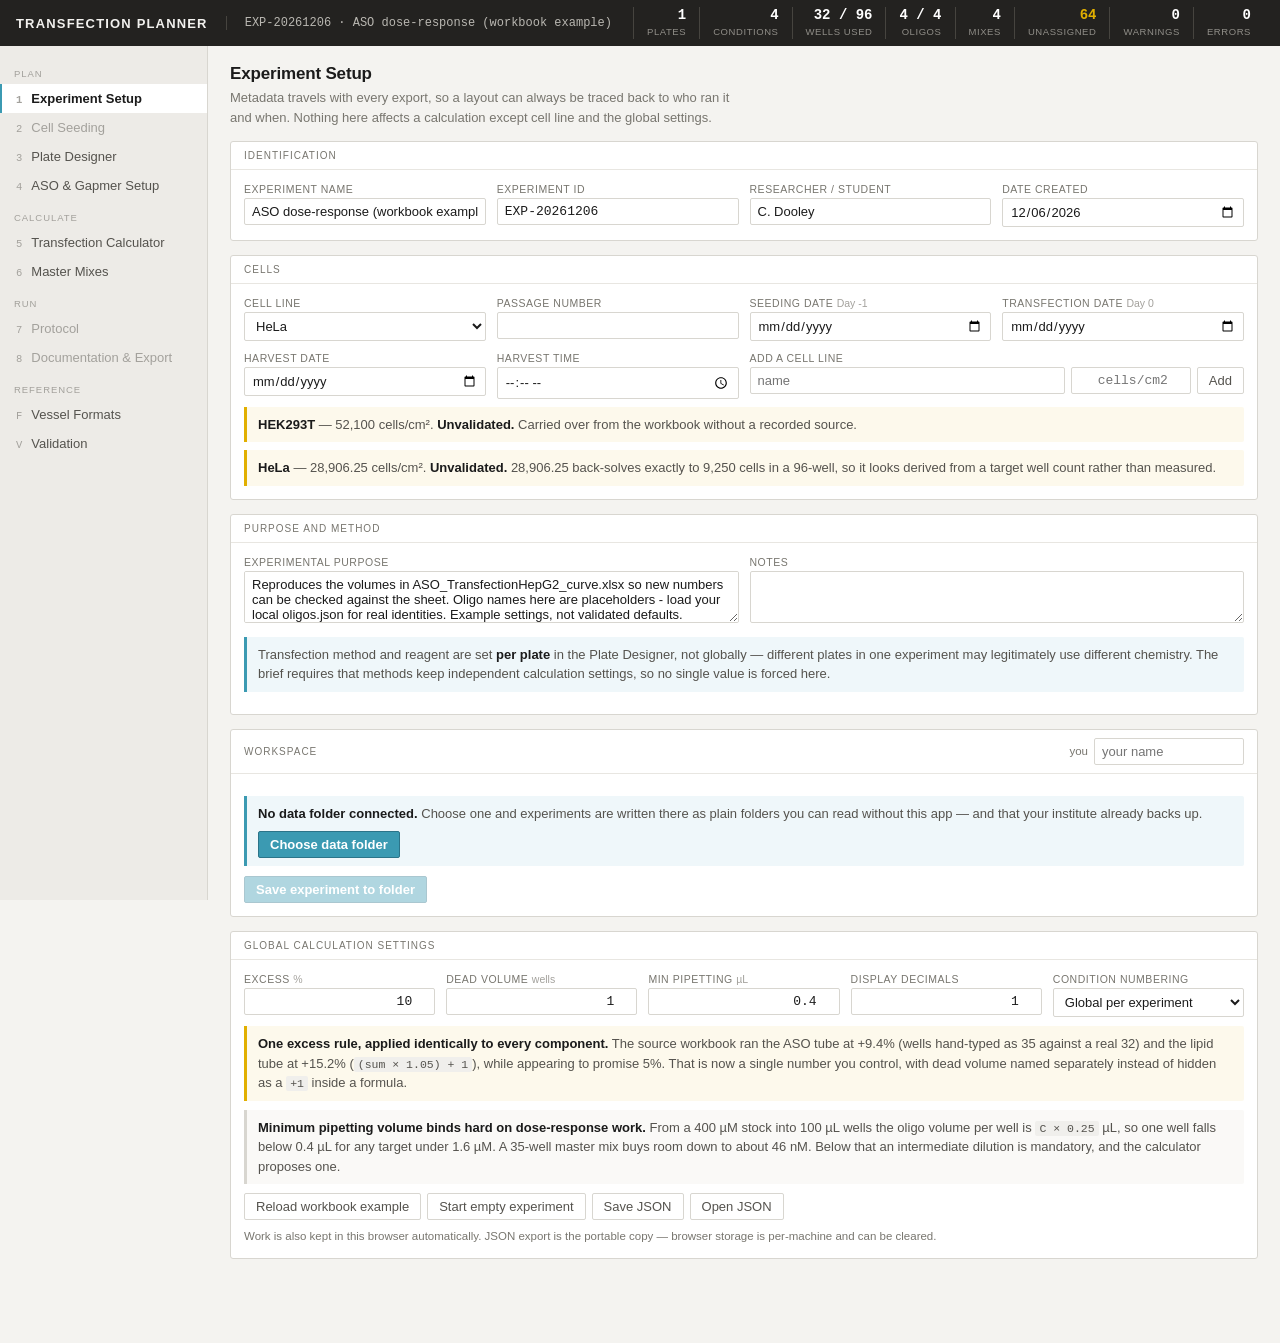
==== commit 2e9e5a9c: "Phase B: experiments as checksummed folders on disk Both pages can now be pointed at a data folder. " ====
--- a/index.html
+++ b/index.html
@@ -253,6 +253,16 @@
         experiment may legitimately use different chemistry. The brief requires that methods
         keep independent calculation settings, so no single value is forced here.</div>
     </div></div>
+
+    <div class="panel" id="wsCard" style="display:none"><div class="t">Workspace
+      <div class="r"><label style="display:flex;align-items:center;gap:6px">
+        <span class="hint">you</span>
+        <input id="who" placeholder="your name" style="width:150px" oninput="WS.setOwner(this.value)">
+      </label></div></div>
+      <div class="b"><div id="wsPanel"></div><div id="wsList"></div>
+        <div class="btns" style="margin-top:10px">
+          <button class="p" onclick="wsSave()" id="wsSaveBtn">Save experiment to folder</button>
+        </div></div></div>
 
     <div class="panel"><div class="t">Global calculation settings</div><div class="b">
       <div class="grid g5">
@@ -515,6 +525,11 @@
   </main>
 </div>
 
+<!-- Optional. Present in the repo, absent if index.html is used on its own;
+     the planner degrades to import/export and everything else still works. -->
+<script src="js/vfs.js"></script>
+<script src="js/bundle.js"></script>
+<script src="js/workspace.js"></script>
 <script>
 "use strict";
 /* ========================================================================
@@ -1678,6 +1693,76 @@
 }
 
 /* ========================================================================
+   WORKSPACE  -  optional. Only active when js/workspace.js is alongside.
+   ======================================================================== */
+const HAS_WS = typeof WS !== "undefined" && typeof BUNDLE !== "undefined";
+if(HAS_WS){
+  WS._connect    = async () => { try{ await WS.connect(); }catch(e){ alert(e.message); } };
+  WS._grant      = async () => { const r = await WS.grant();
+    if(r.state!=="connected") alert("Permission was not granted."); };
+  WS._disconnect = async () => { if(confirm("Disconnect the data folder? Nothing on disk is deleted."))
+    await WS.disconnect(); };
+  WS._refresh    = () => wsDraw();
+}
+async function wsDraw(state){
+  if(!HAS_WS) return;
+  const card = document.getElementById("wsCard"); card.style.display = "block";
+  document.getElementById("wsPanel").innerHTML = WS.panelHTML(state);
+  document.getElementById("wsSaveBtn").disabled = !WS.connected();
+  const el = document.getElementById("wsList");
+  if(!WS.connected()){ el.innerHTML=""; return; }
+  let xs; try{ xs = await WS.listExperiments(); }
+  catch(e){ el.innerHTML = `<div class="note e">Could not read the folder: ${esc(e.message)}</div>`; return; }
+  const mine = xs.filter(x=>x.kind!=="qpcr");
+  el.innerHTML = !xs.length ? `<div class="hint" style="margin-top:9px">No experiments here yet.</div>`
+    : `<div class="scroll" style="margin-top:11px"><table><thead><tr><th>Experiment</th><th>Kind</th>
+       <th class="n">Files</th><th>Written</th><th>State</th><th></th></tr></thead><tbody>` +
+      xs.map(x=>`<tr><td><b>${esc(x.name)}</b><div class="hint num">${esc(x.id)}</div></td>
+        <td class="hint">${esc(x.kind||"")}</td><td class="n">${x.files==null?"":x.files}</td>
+        <td class="hint">${x.modified?new Date(x.modified).toLocaleString():"&mdash;"}</td>
+        <td>${x.locked?'<span class="tag w">open elsewhere</span>':""}</td>
+        <td>${x.kind==="qpcr"?'<span class="hint">qPCR run</span>'
+             :`<button onclick="wsOpen('${esc(x.id)}')">Open</button>`}</td></tr>`).join("") +
+      `</tbody></table></div>`;
+}
+/* The oligo library lives in the data folder, so the whole lab shares one. */
+async function wsSyncLibrary(){
+  if(!HAS_WS || !WS.connected()) return;
+  const lib = await WS.readLibrary();
+  if(lib && Array.isArray(lib) && lib.length && !LIB.length) setLibrary(lib);
+}
+async function wsSave(){
+  if(!WS.connected()){ alert("Connect a data folder first."); return; }
+  if(!WS.owner()){
+    const who = prompt("Your name, so colleagues know who has an experiment open:");
+    if(!who) return; WS.setOwner(who); document.getElementById("who").value = who;
+  }
+  if(!S.meta.name && !S.meta.id){ alert("Give the experiment a name or ID first."); return; }
+  const btn = document.getElementById("wsSaveBtn");
+  btn.disabled = true; btn.textContent = "Saving...";
+  try{
+    const record = Object.assign({ kind:"transfection", format:"lab-tools/transfection-1" },
+      JSON.parse(JSON.stringify(S)));
+    const r = await WS.saveExperiment(record, { appVersion:"phase-b" });
+    if(!r.ok){ alert(r.reason+"\n\nNothing was written."); return; }
+    if(LIB.length) try{ await WS.writeLibrary(LIB); }catch(e){}
+    await wsDraw();
+  }catch(e){ alert("Save failed: "+e.message); }
+  finally{ btn.disabled=false; btn.textContent="Save experiment to folder"; }
+}
+async function wsOpen(id){
+  try{
+    const { experiment, verification } = await WS.openExperiment(id);
+    if(verification && verification.checked && !verification.ok &&
+       !confirm("This bundle no longer matches its checksums - it has been changed outside the app.\n\nOpen it anyway?"))
+      return;
+    if(!experiment.plates) throw new Error("not a transfection experiment");
+    S = experiment; S.settings = Object.assign(defaults(), S.settings||{});
+    S.active = 0; sel.clear(); save(); renderAll(); await wsDraw();
+  }catch(e){ alert("Could not open: "+e.message); }
+}
+
+/* ========================================================================
    BOOT
    ======================================================================== */
 document.querySelectorAll("#nav a").forEach(a=>{
@@ -1693,6 +1778,11 @@
 if(!load()) loadExample();
 bindMeta(); bindPlateProps(); bindCalc();
 renderAll(); renderAssignOptions(); wireLibDrop(); autoLoadLibrary();
+if(HAS_WS){
+  document.getElementById("who").value = WS.owner();
+  WS.onChange(()=>{ wsDraw(); wsSyncLibrary(); });
+  WS.restore().then(st=>{ wsDraw(st); wsSyncLibrary(); }).catch(()=>wsDraw());
+}
 </script>
 </body>
 </html>
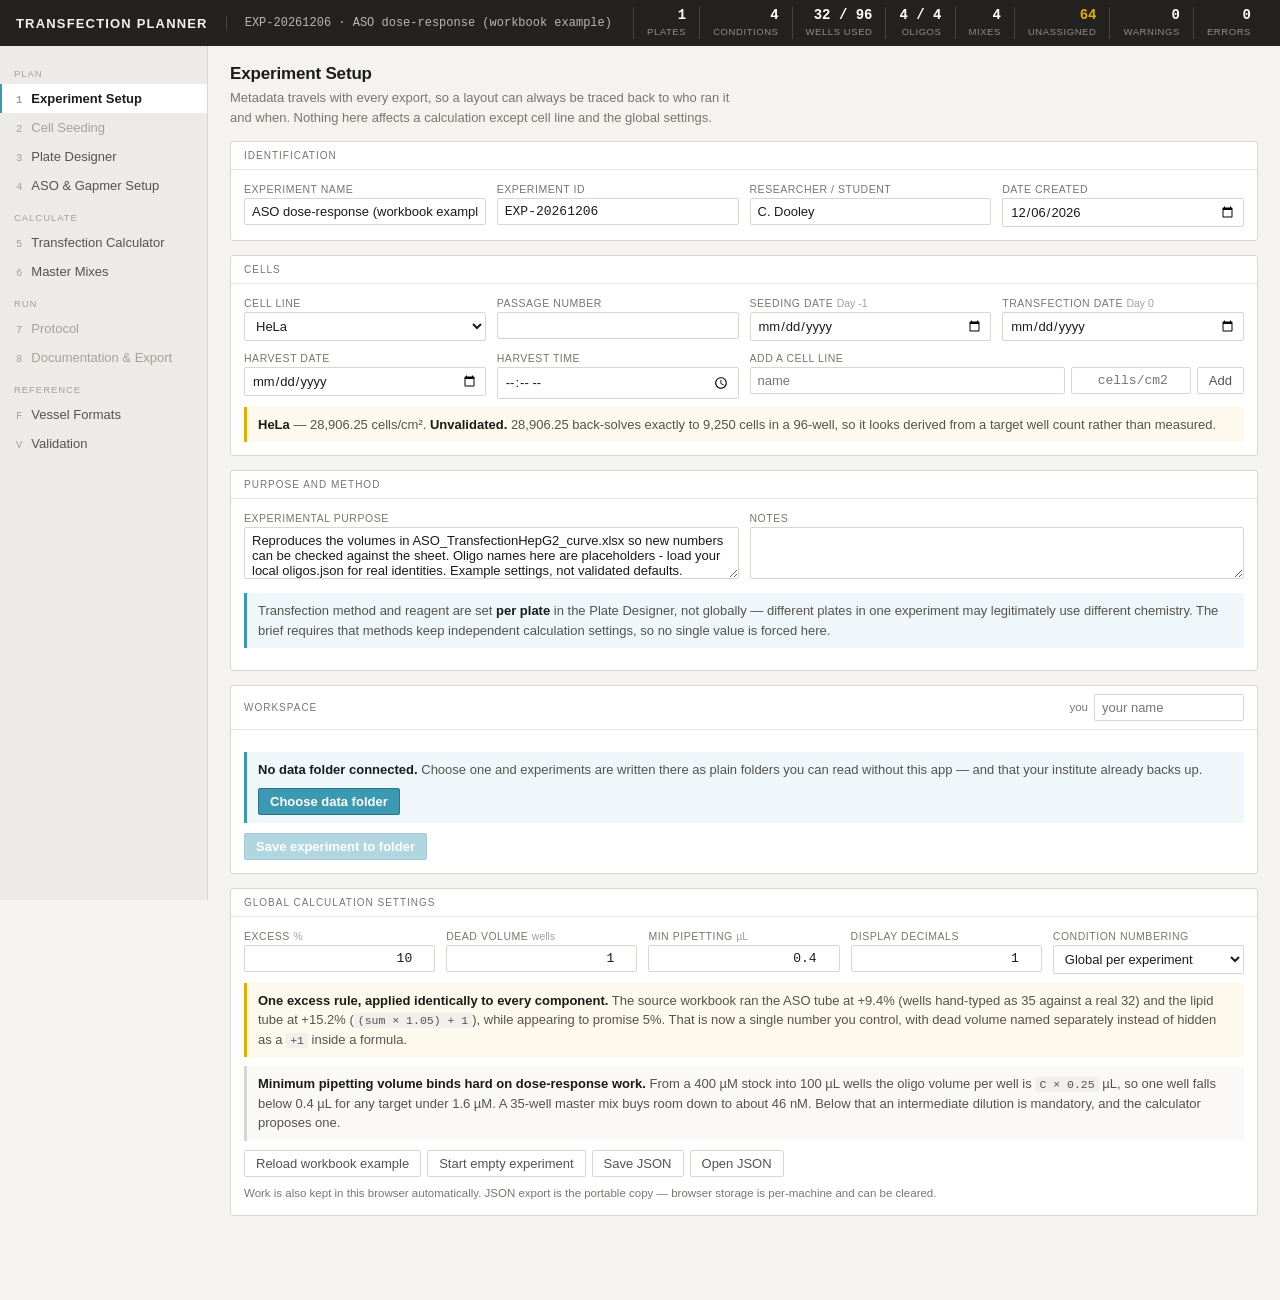
==== commit 12e5c32d: "Cross-plate analysis, three new figures, and four more cell lines Combining plates: each run is anal" ====
--- a/index.html
+++ b/index.html
@@ -749,8 +749,30 @@
                harvestTime:"", purpose:"", notes:"" },
        settings: defaults(),
        formats: JSON.parse(JSON.stringify(BASE_FORMATS)),
-       cellLines: [ {name:"HEK293T", density:52100,    validated:false},
-                    {name:"HeLa",    density:28906.25, validated:false} ],
+       /* density is cells/cm2 and is DISPLAY ONLY - it does not feed the volume
+          calculations. A line may therefore carry density:null, which means
+          "nobody has recorded one", and that is shown as such rather than
+          filled in with a plausible-looking number. */
+       cellLines: [
+         {name:"HEK293T",             density:52100,    validated:false},
+         {name:"HeLa",                density:28906.25, validated:false},
+         {name:"Human myoblasts Pv16",density:null, validated:false,
+          note:"Primary-like myoblasts: seeding density and whether these are kept "+
+               "proliferating or differentiated to myotubes both change the protocol. "+
+               "Neither is recorded here yet."},
+         {name:"Mouse myoblasts C2C12",density:null, validated:false,
+          note:"Differentiates to myotubes on serum withdrawal, so the medium at "+
+               "transfection is not the medium at seeding. Record which stage is "+
+               "being transfected."},
+         {name:"Cardiomyocytes iPSC", density:null, validated:false,
+          note:"Post-mitotic once differentiated, so the plating density IS the final "+
+               "density - it does not double before transfection. Supplied by the "+
+               "Dierickx lab, whose differentiation batch is worth recording."},
+         {name:"HEK UPF1 degron",     density:null, validated:false,
+          note:"Degron line: UPF1 depletion is induced, so the induction agent, "+
+               "concentration and how long before transfection are experimental "+
+               "variables this planner does not yet capture. NMD is off in the "+
+               "depleted state, which is the whole point - say so in the record."} ],
        oligos: [], plates: [ newPlate(1) ], active:0 };
   sel.clear(); save(); renderAll();
 }
@@ -859,12 +881,18 @@
   g("g_exc").value=s.excessPct; g("g_dead").value=s.deadWells;
   g("g_min").value=s.minPipette; g("g_dec").value=s.decimals; g("g_scope").value=s.numberingScope;
   g("topId").textContent = (m.id||"-") + (m.name? "  ·  "+m.name : "");
-  g("cellNote").innerHTML = S.cellLines.map(c =>
-    `<div class="note ${c.validated?"k":"w"}" style="margin:8px 0 0"><b>${esc(c.name)}</b> &mdash;
-     ${c.density.toLocaleString()} cells/cm&sup2;. ${c.validated ? "Marked validated."
-     : "<b>Unvalidated.</b> " + (c.name==="HeLa"
-        ? "28,906.25 back-solves exactly to 9,250 cells in a 96-well, so it looks derived from a target well count rather than measured."
-        : "Carried over from the workbook without a recorded source.")}</div>`).join("");
+  /* Only the line in use is described, so six lines do not bury the page. */
+  const cl = S.cellLines.find(c=>c.name===m.cellLine) || S.cellLines[0];
+  g("cellNote").innerHTML = !cl ? "" :
+    `<div class="note ${cl.validated?"k":"w"}" style="margin:8px 0 0"><b>${esc(cl.name)}</b> &mdash;
+     ${cl.density==null ? "<b>no seeding density recorded.</b> Add one below when you have a "+
+         "measured figure; nothing here invents one, and the volume calculations do not use it."
+       : cl.density.toLocaleString()+" cells/cm&sup2;."}
+     ${cl.validated ? " Marked validated."
+       : " <b>Unvalidated.</b> " + (cl.note ? esc(cl.note)
+          : cl.name==="HeLa"
+            ? "28,906.25 back-solves exactly to 9,250 cells in a 96-well, so it looks derived from a target well count rather than measured."
+            : "Carried over from the workbook without a recorded source.")}</div>`;
 }
 function bindMeta(){
   const b = (id,k,f) => { const e=document.getElementById(id);
@@ -874,7 +902,7 @@
   b("m_name","name"); b("m_id","id"); b("m_res","researcher"); b("m_date","date");
   b("m_pass","passage"); b("m_seedD","seedDate"); b("m_txD","txDate");
   b("m_hvD","harvestDate"); b("m_hvT","harvestTime"); b("m_purp","purpose"); b("m_notes","notes");
-  document.getElementById("m_cell").addEventListener("change",e=>{ S.meta.cellLine=e.target.value; save(); });
+  document.getElementById("m_cell").addEventListener("change",e=>{ S.meta.cellLine=e.target.value; save(); renderMeta(); });
   const sb = (id,k,num) => document.getElementById(id).addEventListener("input",e=>{
     S.settings[k] = num ? (parseFloat(e.target.value)||0) : e.target.value;
     save(); renderCalc(); renderMixes(); renderStats(); });
@@ -884,9 +912,11 @@
 function addCellLine(){
   const n = document.getElementById("m_newCell").value.trim();
   const d = parseFloat(document.getElementById("m_newDens").value);
-  if(!n || !(d>0)) { alert("Give the line a name and a density in cells/cm²."); return; }
+  if(!n){ alert("Give the line a name."); return; }
+  const blank = document.getElementById("m_newDens").value.trim() === "";
+  if(!blank && !(d>0)){ alert("Density must be a positive number, or left empty if none is recorded."); return; }
   if(S.cellLines.some(c=>c.name.toLowerCase()===n.toLowerCase())){ alert("That line already exists."); return; }
-  S.cellLines.push({name:n, density:d, validated:true});
+  S.cellLines.push({name:n, density:blank?null:d, validated:!blank});
   document.getElementById("m_newCell").value=""; document.getElementById("m_newDens").value="";
   save(); renderMeta(); renderPlateProps();
 }
@@ -927,26 +957,34 @@
    Kept in its own localStorage key so it survives switching experiments.
    ======================================================================== */
 const LIBKEY = "txplanner.library.v1";
-let LIB = [];
+let LIB = [], LIB_SOURCE = "none";
 function loadLibraryFromStore(){
   try{ const r=localStorage.getItem(LIBKEY); LIB = r? JSON.parse(r) : []; }catch(e){ LIB=[]; }
+  LIB_SOURCE = LIB.length ? "browser" : "none";
 }
 function saveLibrary(){ try{ localStorage.setItem(LIBKEY, JSON.stringify(LIB)); }catch(e){} }
-function setLibrary(arr){
+/* Normalising means the in-memory library never byte-matches the raw file, so a
+   "has the folder changed?" check must compare normalised against normalised.
+   Hence this is separate from setLibrary rather than inlined in it. */
+function normaliseLib(arr){
   if(!Array.isArray(arr)) throw new Error("expected a JSON array of oligos");
-  LIB = arr.filter(o=>o && o.name).map(o=>({
+  return arr.filter(o=>o && o.name).map(o=>({
     name:String(o.name), label:o.label?String(o.label):"",
+    gene:o.gene?String(o.gene):"",
     chemistry:o.chemistry||"steric",
     stockConc:parseFloat(o.stockConc)||400, stockUnit:o.stockUnit||"µM",
     seq:o.seq?String(o.seq).toUpperCase().replace(/\s+/g,""):"",
     notes:o.notes?String(o.notes):"" }));
+}
+function setLibrary(arr){
+  LIB = normaliseLib(arr);
   saveLibrary(); renderLibrary(); renderOligos();
 }
 function importLibrary(input){
   const f=input.files[0]; if(!f) return;
   const r=new FileReader();
   r.onload=()=>{ try{ const d=JSON.parse(r.result);
-      setLibrary(Array.isArray(d)? d : d.oligos);
+      setLibrary(Array.isArray(d)? d : d.oligos); LIB_SOURCE="file"; renderLibrary();
     }catch(e){ alert("Could not read that library: "+e.message); }
     input.value=""; };
   r.readAsText(f);
@@ -979,8 +1017,14 @@
     ls.innerHTML=""; dz.style.display="block"; return;
   }
   dz.style.display="none";
-  st.innerHTML = `<div class="note k"><b>${LIB.length} oligos loaded</b> from your local library,
-    held in this browser only. Nothing here is written into the application file.</div>`;
+  const src = { folder:"from the connected <b>data folder</b> &mdash; the shared copy, and the one that wins",
+                browser:"from <b>this browser's</b> stored copy. Connect a data folder to share it",
+                file:"from a <b>file you loaded</b>, now cached in this browser",
+                none:"" }[LIB_SOURCE] || "";
+  st.innerHTML = `<div class="note k"><b>${LIB.length} oligos loaded</b> ${src}.
+    Sequences stay on your machine &mdash; nothing here is written into the application file
+    or sent anywhere.
+    ${LIB_SOURCE==="folder"?'<div class="btns" style="margin-top:8px"><button onclick="wsReloadLibrary()">Re-read from folder</button></div>':""}</div>`;
   ls.innerHTML = `<table><thead><tr><th>Name</th><th>Label</th><th>Sequence</th><th class="n">nt</th>
     <th>Chemistry</th><th class="n">Stock</th><th></th></tr></thead><tbody>` +
     LIB.map((o,i)=>`<tr><td class="num">${esc(o.name)}</td><td>${esc(o.label)}</td>
@@ -999,7 +1043,8 @@
   dz.addEventListener("drop",ev=>{
     const f=ev.dataTransfer.files[0]; if(!f) return;
     const r=new FileReader();
-    r.onload=()=>{ try{ const d=JSON.parse(r.result); setLibrary(Array.isArray(d)?d:d.oligos); }
+    r.onload=()=>{ try{ const d=JSON.parse(r.result); setLibrary(Array.isArray(d)?d:d.oligos);
+                     LIB_SOURCE="file"; renderLibrary(); }
                    catch(e){ alert("Could not read that library: "+e.message); } };
     r.readAsText(f);
   });
@@ -1014,7 +1059,7 @@
     const r=await fetch("oligos.json",{cache:"no-store"});
     if(!r.ok) return;
     const d=await r.json();
-    setLibrary(Array.isArray(d)?d:d.oligos);
+    setLibrary(Array.isArray(d)?d:d.oligos); LIB_SOURCE="file";
   }catch(e){ /* absent or blocked - expected, not an error */ }
 }
 function usageOf(id){ let n=0; S.plates.forEach(p=>Object.values(p.wells).forEach(w=>{ if(w.oligoId===id) n++; })); return n; }
@@ -1726,10 +1771,39 @@
       `</tbody></table></div>`;
 }
 /* The oligo library lives in the data folder, so the whole lab shares one. */
+/* The data folder is authoritative. The localStorage copy is only a cache, so
+   when the folder's oligos.json differs it replaces what is in memory - that is
+   what makes a shared library actually shared. Returns what happened so the UI
+   can say so rather than changing the list silently. */
 async function wsSyncLibrary(){
-  if(!HAS_WS || !WS.connected()) return;
-  const lib = await WS.readLibrary();
-  if(lib && Array.isArray(lib) && lib.length && !LIB.length) setLibrary(lib);
+  if(!HAS_WS || !WS.connected()) return {state:"no-folder"};
+  let lib;
+  try{ lib = await WS.readLibrary(); }catch(e){ return {state:"error", error:e.message}; }
+  if(!lib || !Array.isArray(lib) || !lib.length){
+    LIB_SOURCE = LIB.length ? "browser" : "none";
+    renderLibrary(); return {state:"absent"};
+  }
+  let norm; try{ norm = normaliseLib(lib); }catch(e){ return {state:'error', error:e.message}; }
+  const same = JSON.stringify(norm) === JSON.stringify(LIB);
+  if(!same){
+    const had = LIB.length;
+    setLibrary(lib);
+    LIB_SOURCE = "folder"; renderLibrary();
+    return {state: had ? "replaced" : "loaded", n:lib.length, had};
+  }
+  LIB_SOURCE = "folder"; renderLibrary();
+  return {state:"unchanged", n:lib.length};
+}
+/* Explicit re-read, for when someone else has edited the shared file. */
+async function wsReloadLibrary(){
+  if(!WS.connected()){ alert("No data folder connected."); return; }
+  const r = await wsSyncLibrary();
+  const msg = { loaded:"Loaded "+r.n+" oligos from the folder.",
+                replaced:"Replaced the browser copy with "+r.n+" oligos from the folder.",
+                unchanged:"Already up to date with the folder ("+r.n+" oligos).",
+                absent:"No oligos.json in the data folder.",
+                error:"Could not read the folder: "+r.error }[r.state] || "Nothing to do.";
+  alert(msg);
 }
 async function wsSave(){
   if(!WS.connected()){ alert("Connect a data folder first."); return; }
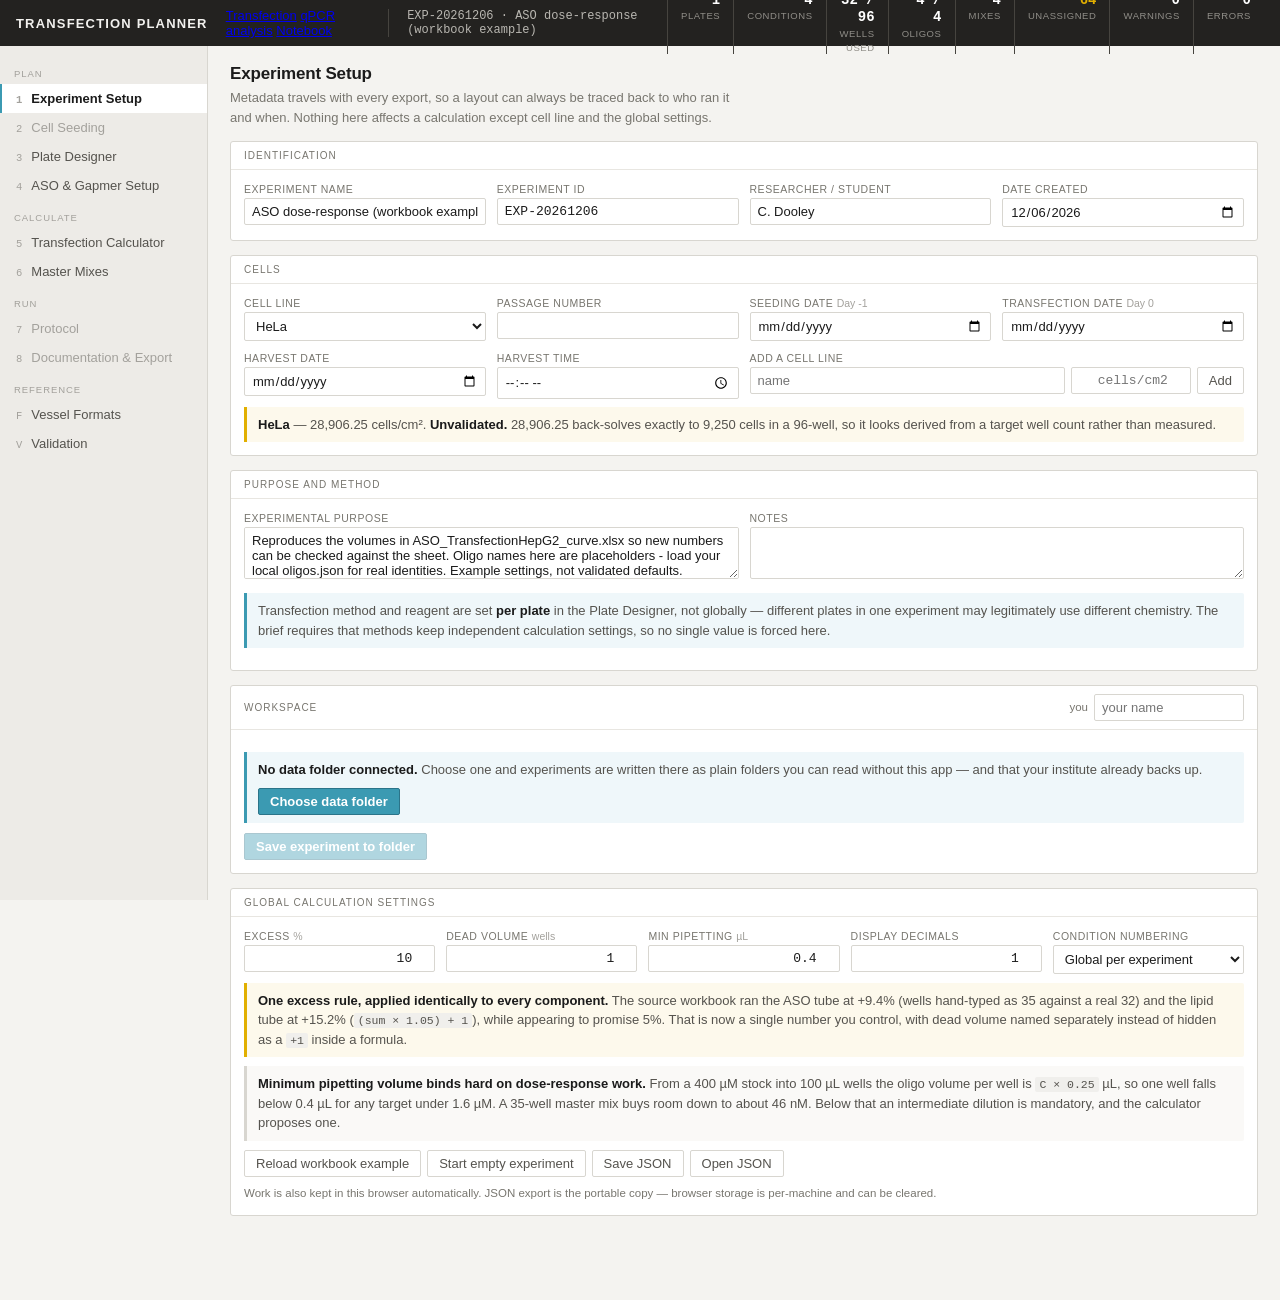
==== commit c9e6afcb: "A lab notebook: running text with images and tables, in the experiment folder Entries are Markdown F" ====
--- a/index.html
+++ b/index.html
@@ -186,6 +186,11 @@
 
 <div id="top">
   <h1>Transfection Planner</h1>
+  <nav>
+    <a href="index.html" class="on">Transfection</a>
+    <a href="qpcr.html">qPCR analysis</a>
+    <a href="notebook.html">Notebook</a>
+  </nav>
   <div class="eid" id="topId">-</div>
   <div id="stats"></div>
 </div>
@@ -241,6 +246,7 @@
             <button onclick="addCellLine()">Add</button></div></label>
       </div>
       <div id="cellNote"></div>
+      <div id="cellFields"></div>
     </div></div>
 
     <div class="panel"><div class="t">Purpose and method</div><div class="b">
@@ -746,6 +752,12 @@
   S = { meta:{ name:"", id:"EXP-"+new Date().toISOString().slice(0,10).replace(/-/g,""),
                researcher:"", date:new Date().toISOString().slice(0,10),
                cellLine:"HeLa", passage:"", seedDate:"", txDate:"", harvestDate:"",
+               /* Only meaningful for lines that declare them (see cellLines.fields).
+                  Kept on meta rather than on the line itself: the line is a
+                  catalogue entry, these are what was done in THIS experiment. */
+               stage:"", stageNote:"",
+               degron:{ system:"", agent:"", conc:"", concUnit:"\u00b5M",
+                        lead:"", leadUnit:"h", washout:"" },
                harvestTime:"", purpose:"", notes:"" },
        settings: defaults(),
        formats: JSON.parse(JSON.stringify(BASE_FORMATS)),
@@ -756,11 +768,11 @@
        cellLines: [
          {name:"HEK293T",             density:52100,    validated:false},
          {name:"HeLa",                density:28906.25, validated:false},
-         {name:"Human myoblasts Pv16",density:null, validated:false,
+         {name:"Human myoblasts Pv16",density:null, validated:false, fields:["stage"],
           note:"Primary-like myoblasts: seeding density and whether these are kept "+
                "proliferating or differentiated to myotubes both change the protocol. "+
                "Neither is recorded here yet."},
-         {name:"Mouse myoblasts C2C12",density:null, validated:false,
+         {name:"Mouse myoblasts C2C12",density:null, validated:false, fields:["stage"],
           note:"Differentiates to myotubes on serum withdrawal, so the medium at "+
                "transfection is not the medium at seeding. Record which stage is "+
                "being transfected."},
@@ -768,7 +780,7 @@
           note:"Post-mitotic once differentiated, so the plating density IS the final "+
                "density - it does not double before transfection. Supplied by the "+
                "Dierickx lab, whose differentiation batch is worth recording."},
-         {name:"HEK UPF1 degron",     density:null, validated:false,
+         {name:"HEK UPF1 degron",     density:null, validated:false, fields:["degron"],
           note:"Degron line: UPF1 depletion is induced, so the induction agent, "+
                "concentration and how long before transfection are experimental "+
                "variables this planner does not yet capture. NMD is off in the "+
@@ -819,7 +831,29 @@
 function load(){
   try{ const r = localStorage.getItem(LS); if(!r) return false;
        const o = JSON.parse(r); if(!o || !o.plates) return false; S = o;
-       S.settings = Object.assign(defaults(), S.settings||{}); return true;
+       S.settings = Object.assign(defaults(), S.settings||{});
+       /* A plan saved before a new catalogue entry existed must still gain it,
+          or the browser copy silently freezes the cell lines at whatever they
+          were the day it was saved. Merge by name: anything the user added
+          stays, anything new in the defaults is appended, and a line the user
+          has edited is left exactly as they edited it. */
+       newExperiment();                 // sets S to a pristine default
+       const fresh = S; S = o;          // keep it as the reference, restore the saved plan
+       S.cellLines = S.cellLines || [];
+       for(const d of fresh.cellLines)
+         if(!S.cellLines.some(c=>c.name.toLowerCase()===d.name.toLowerCase()))
+           S.cellLines.push(d);
+         else { const mine = S.cellLines.find(c=>c.name.toLowerCase()===d.name.toLowerCase());
+                if(d.fields && !mine.fields) mine.fields = d.fields;   // new field needs
+                if(d.note  && !mine.note)    mine.note  = d.note; }
+       /* Same reasoning for plate formats: a saved plan must not be left with
+          a format list that no longer contains what the plates reference. */
+       if(!Array.isArray(S.formats) || !S.formats.length) S.formats = fresh.formats;
+       else for(const d of fresh.formats)
+         if(!S.formats.some(f=>f.name===d.name)) S.formats.push(d);
+       S.meta = Object.assign({}, fresh.meta, S.meta||{});
+       S.meta.degron = Object.assign({}, fresh.meta.degron, S.meta.degron||{});
+       return true;
   }catch(e){ return false; }
 }
 const plate = () => S.plates[S.active];
@@ -893,6 +927,85 @@
           : cl.name==="HeLa"
             ? "28,906.25 back-solves exactly to 9,250 cells in a 96-well, so it looks derived from a target well count rather than measured."
             : "Carried over from the workbook without a recorded source.")}</div>`;
+  renderCellFields(cl);
+}
+
+/* Extra fields a particular cell line needs. Declared per line rather than
+   hard-coded, so another degron or myoblast line only sets fields:[...].
+   Nothing here is pre-filled with a plausible default: an induction agent or
+   a differentiation day that nobody typed is a fabricated experimental
+   parameter, and these end up in the saved record. */
+function renderCellFields(cl){
+  const host = document.getElementById("cellFields");
+  if(!host) return;
+  const f = (cl && cl.fields) || [];
+  if(!f.length){ host.innerHTML = ""; return; }
+  const m = S.meta, d = m.degron || (m.degron = {});
+  const sel = (v,opts) => opts.map(o =>
+    `<option value="${esc(o[0])}" ${o[0]===v?"selected":""}>${esc(o[1])}</option>`).join("");
+  let h = "";
+
+  if(f.includes("stage")){
+    h += `<div class="panel" style="margin-top:11px"><div class="t">Differentiation state</div>
+      <div class="b"><div class="grid g2">
+      <label><i>Transfected as</i><select id="cf_stage">${sel(m.stage||"",[
+        ["","- not recorded -"],
+        ["proliferating","Proliferating myoblasts"],
+        ["differentiating","Differentiating (serum withdrawn)"],
+        ["myotubes","Differentiated myotubes"]])}</select></label>
+      <label><i>Day of differentiation, or other detail</i>
+        <input id="cf_stageNote" value="${esc(m.stageNote||"")}" placeholder="e.g. D3 post serum withdrawal"></label>
+      </div>
+      <div class="note w" style="margin-top:10px">Myoblasts and myotubes are not transfected in the
+        same medium, and serum withdrawal changes both the cell number and the transfection
+        efficiency. The planner does not adjust any volume for this &mdash; it records which state
+        you used so the number means something later.</div>
+      </div></div>`;
+  }
+
+  if(f.includes("degron")){
+    h += `<div class="panel" style="margin-top:11px"><div class="t">Degron induction</div>
+      <div class="b"><div class="grid g2">
+      <label><i>Degron system</i><select id="cf_dsys">${sel(d.system||"",[
+        ["","- not recorded -"],["AID","AID / auxin-inducible"],
+        ["dTAG","dTAG (FKBP12&#8203;F36V)"],["SMASh","SMASh"],["other","Other"]])}</select></label>
+      <label><i>Inducing agent</i><input id="cf_dagent" value="${esc(d.agent||"")}"
+        list="degronAgents" placeholder="as used, e.g. 5-Ph-IAA"></label>
+      <label><i>Concentration</i><div class="btns">
+        <input id="cf_dconc" type="number" step="any" value="${esc(d.conc||"")}" style="flex:1">
+        <select id="cf_dcu" style="width:92px">${sel(d.concUnit||"\u00b5M",
+          [["\u00b5M","\u00b5M"],["nM","nM"],["mM","mM"],["\u00b5g/mL","\u00b5g/mL"]])}</select>
+      </div></label>
+      <label><i>Added before transfection</i><div class="btns">
+        <input id="cf_dlead" type="number" step="any" value="${esc(d.lead||"")}" style="flex:1">
+        <select id="cf_dlu" style="width:92px">${sel(d.leadUnit||"h",
+          [["h","hours"],["min","minutes"],["d","days"]])}</select>
+      </div></label>
+      <label style="grid-column:1/-1"><i>Washout or maintenance during the experiment</i>
+        <input id="cf_dwash" value="${esc(d.washout||"")}"
+          placeholder="e.g. maintained in medium until harvest"></label>
+      </div>
+      <datalist id="degronAgents"><option value="5-Ph-IAA"><option value="IAA (auxin)">
+        <option value="dTAG-13"><option value="dTAGV-1"><option value="ASV"></datalist>
+      <div class="note w" style="margin-top:10px">UPF1 depletion switches NMD off, which is the
+        point of the line and also the thing that makes its numbers incomparable with an
+        NMD-competent control. Record the agent and timing here; nothing is assumed, and the
+        suggestions in the agent box are common choices, not what your line uses.</div>
+      </div></div>`;
+  }
+  host.innerHTML = h;
+
+  const on = (id,fn) => { const e=document.getElementById(id);
+    if(e) e.addEventListener(e.tagName==="SELECT"?"change":"input", ()=>{ fn(e.value); save(); }); };
+  on("cf_stage",     v=>{ S.meta.stage=v; });
+  on("cf_stageNote", v=>{ S.meta.stageNote=v; });
+  on("cf_dsys",   v=>{ S.meta.degron.system=v; });
+  on("cf_dagent", v=>{ S.meta.degron.agent=v; });
+  on("cf_dconc",  v=>{ S.meta.degron.conc=v; });
+  on("cf_dcu",    v=>{ S.meta.degron.concUnit=v; });
+  on("cf_dlead",  v=>{ S.meta.degron.lead=v; });
+  on("cf_dlu",    v=>{ S.meta.degron.leadUnit=v; });
+  on("cf_dwash",  v=>{ S.meta.degron.washout=v; });
 }
 function bindMeta(){
   const b = (id,k,f) => { const e=document.getElementById(id);
